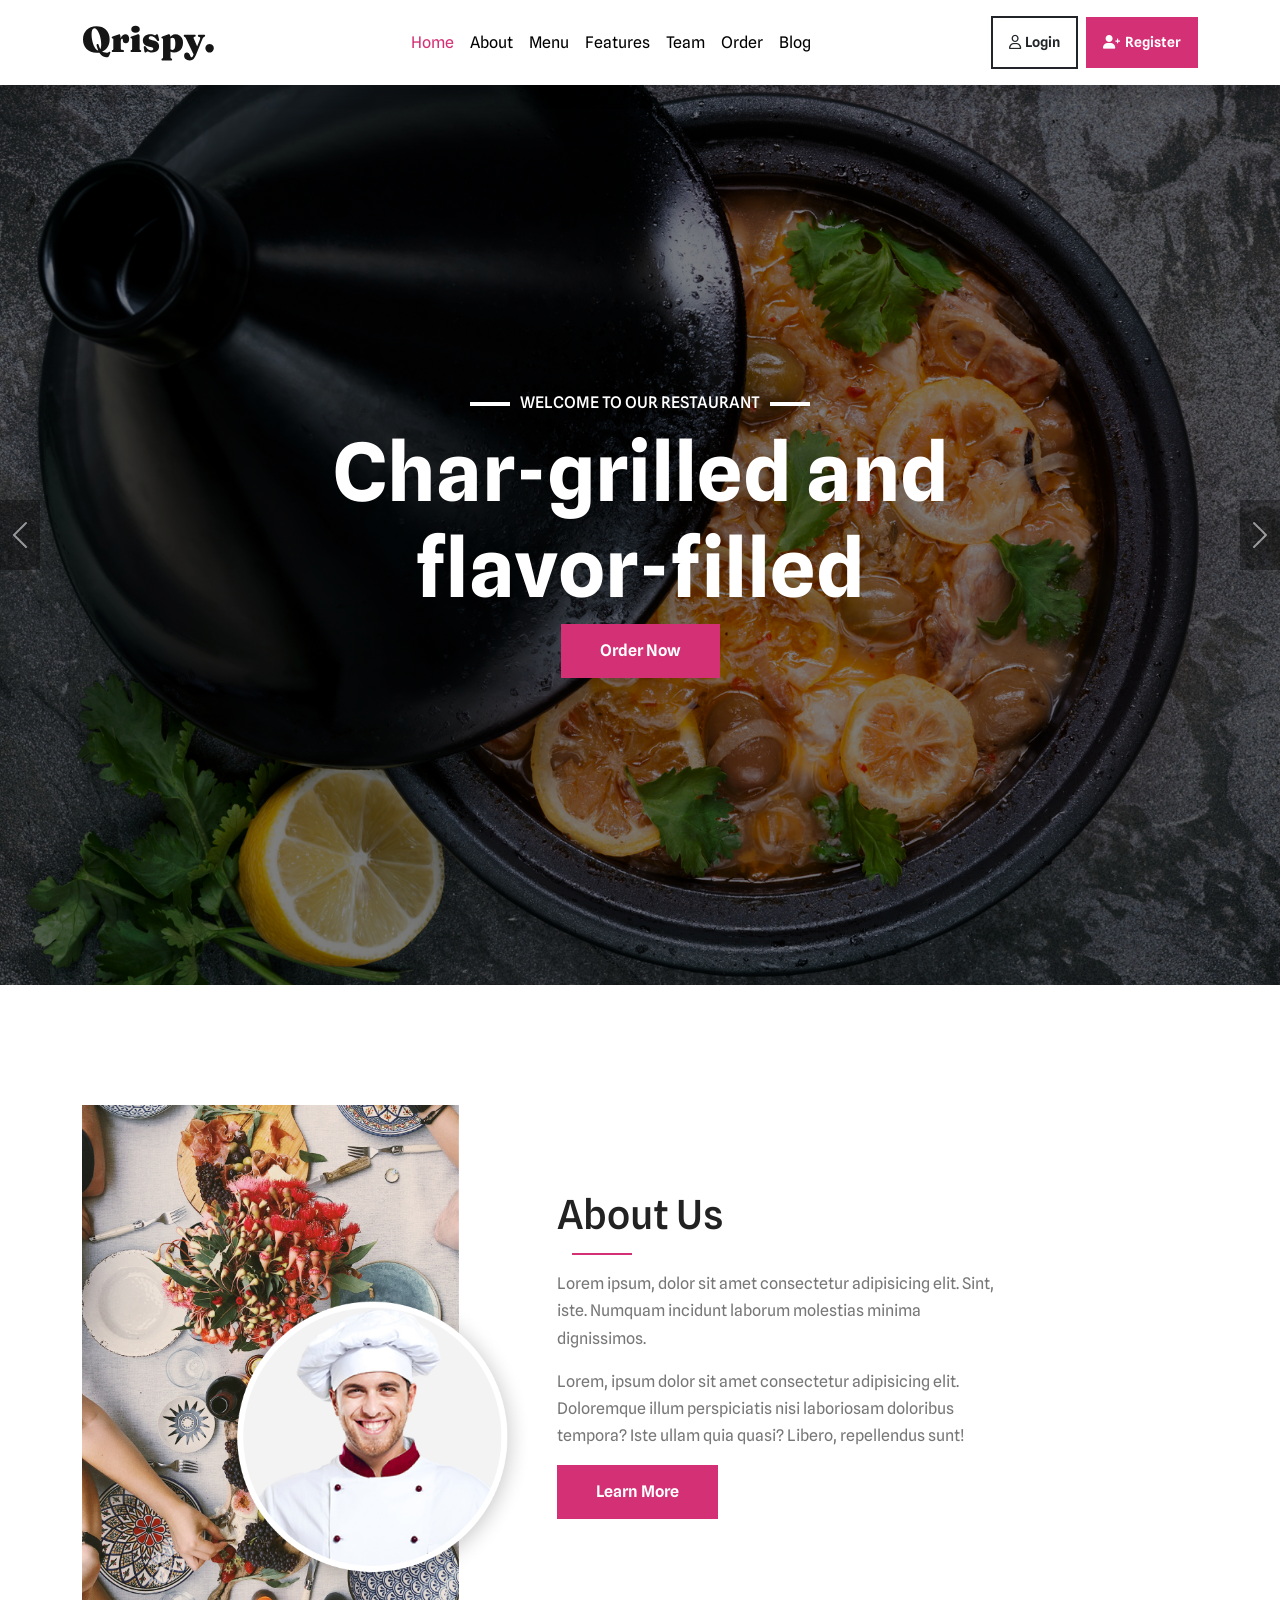
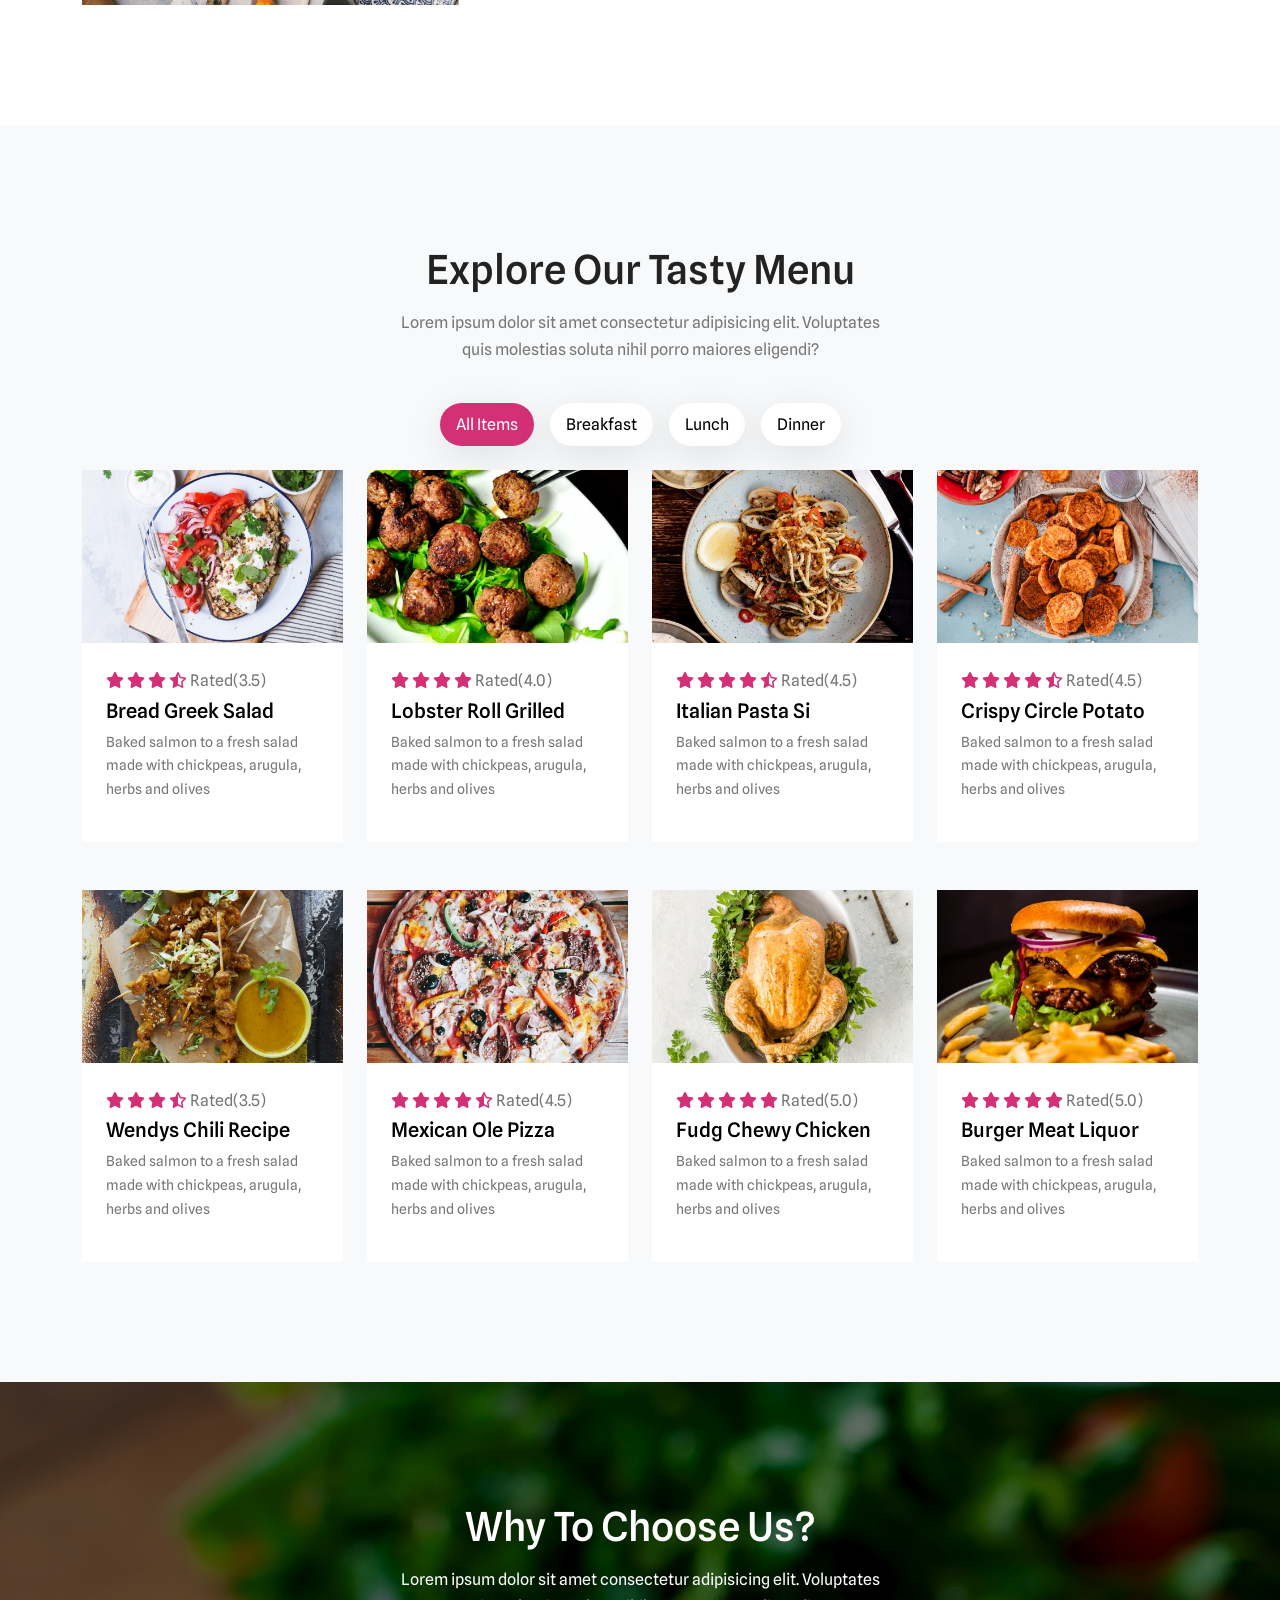
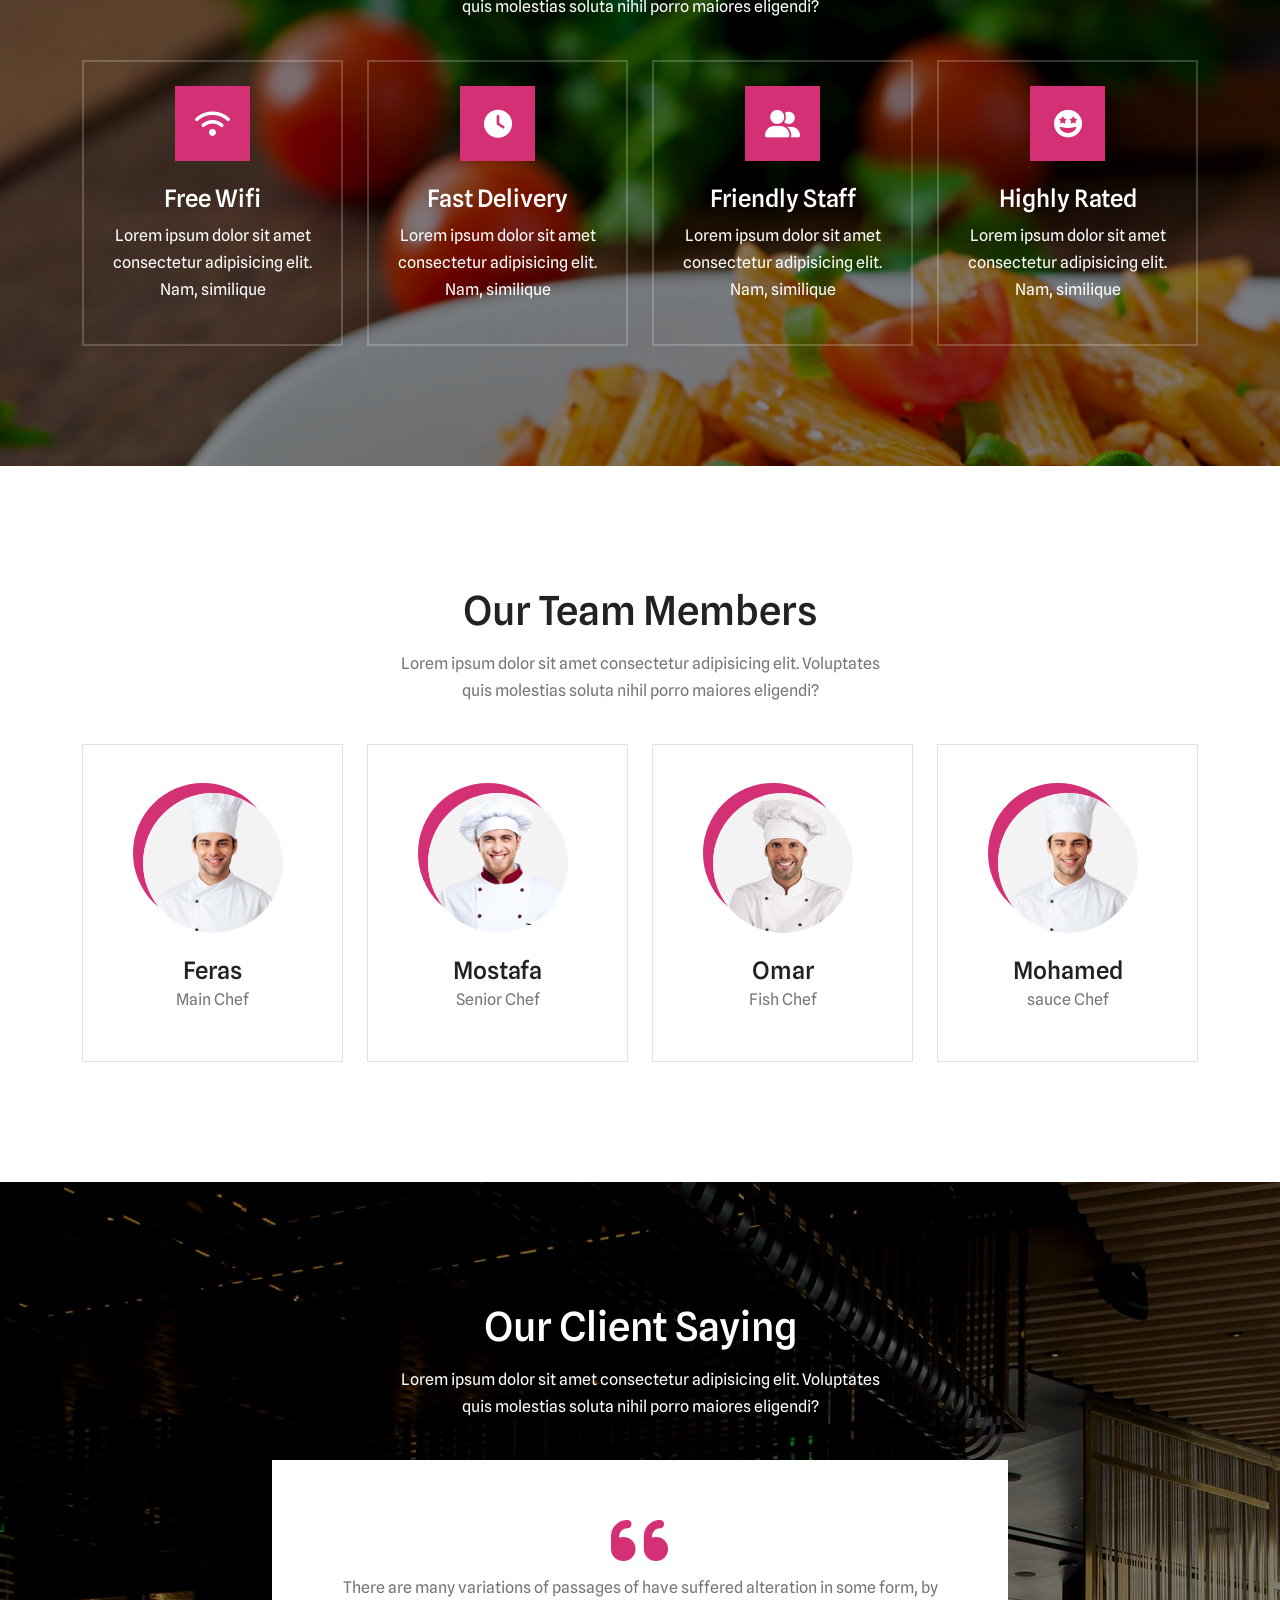
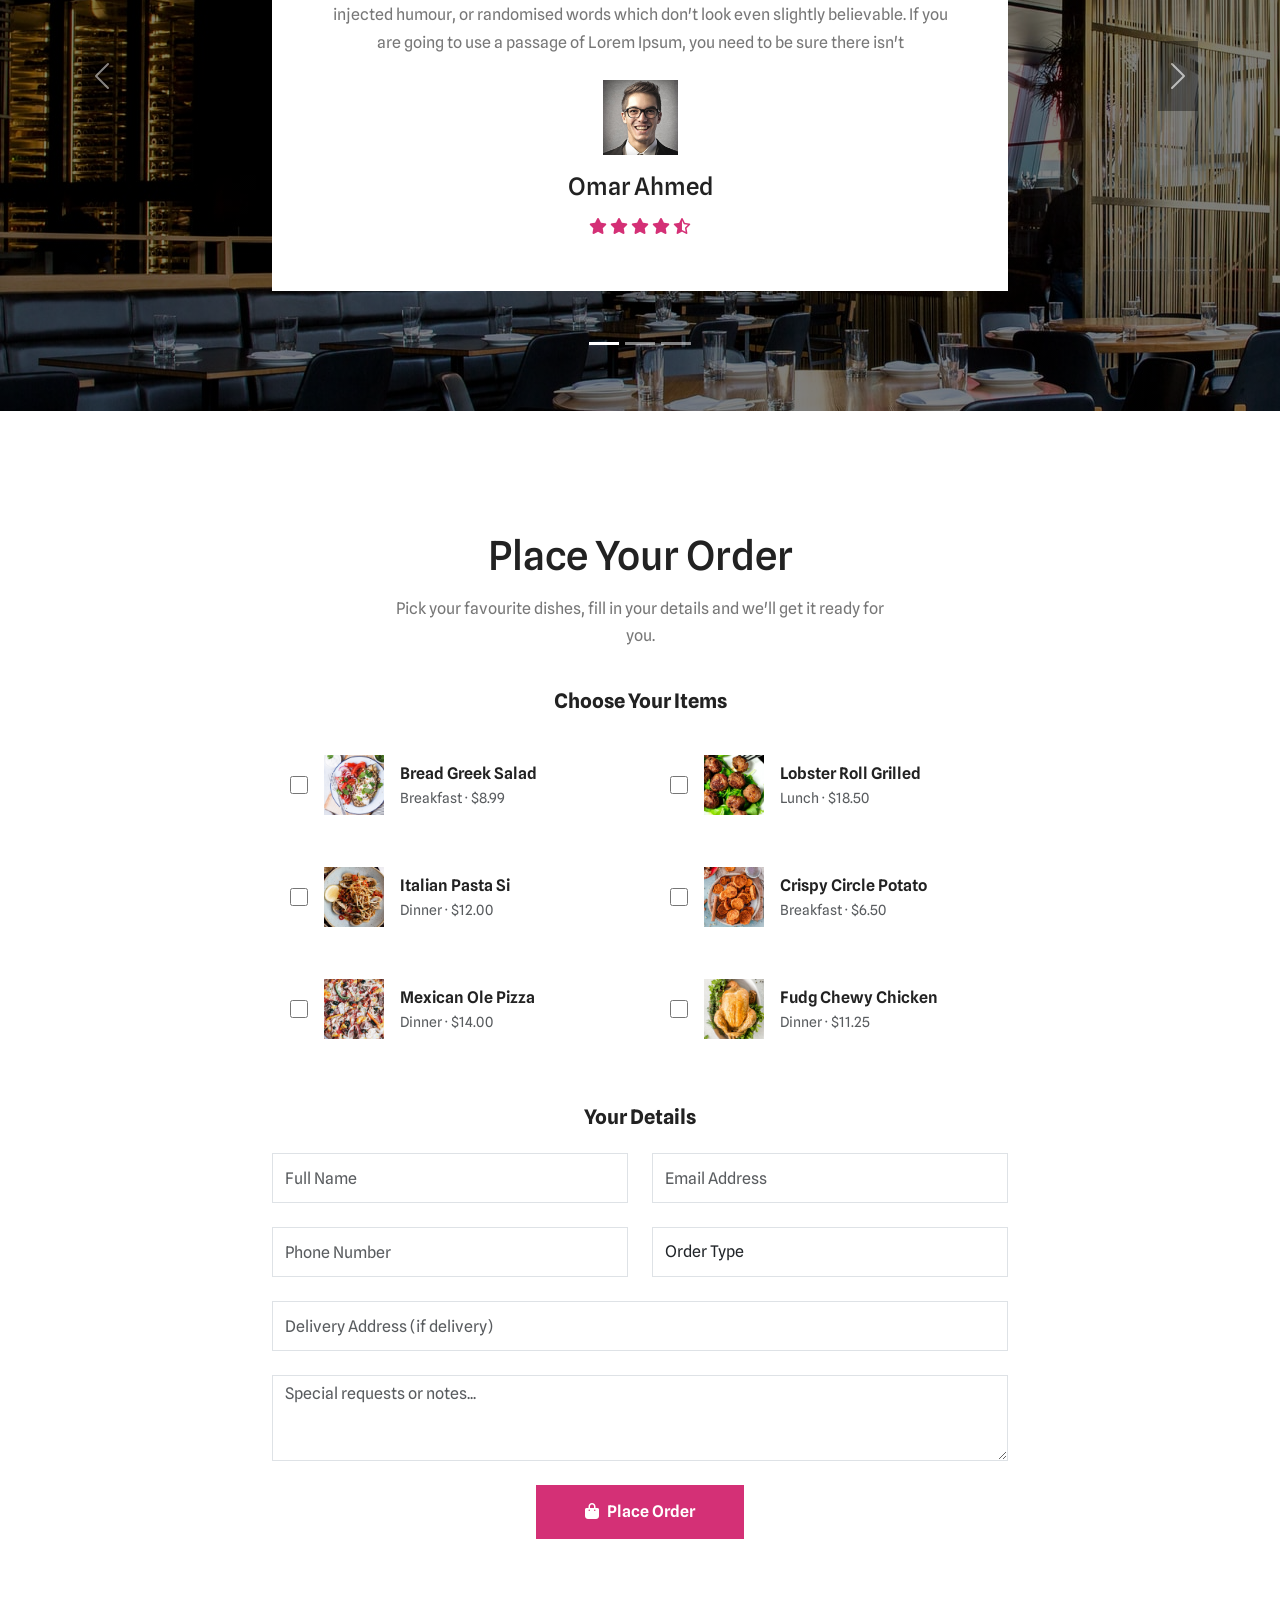
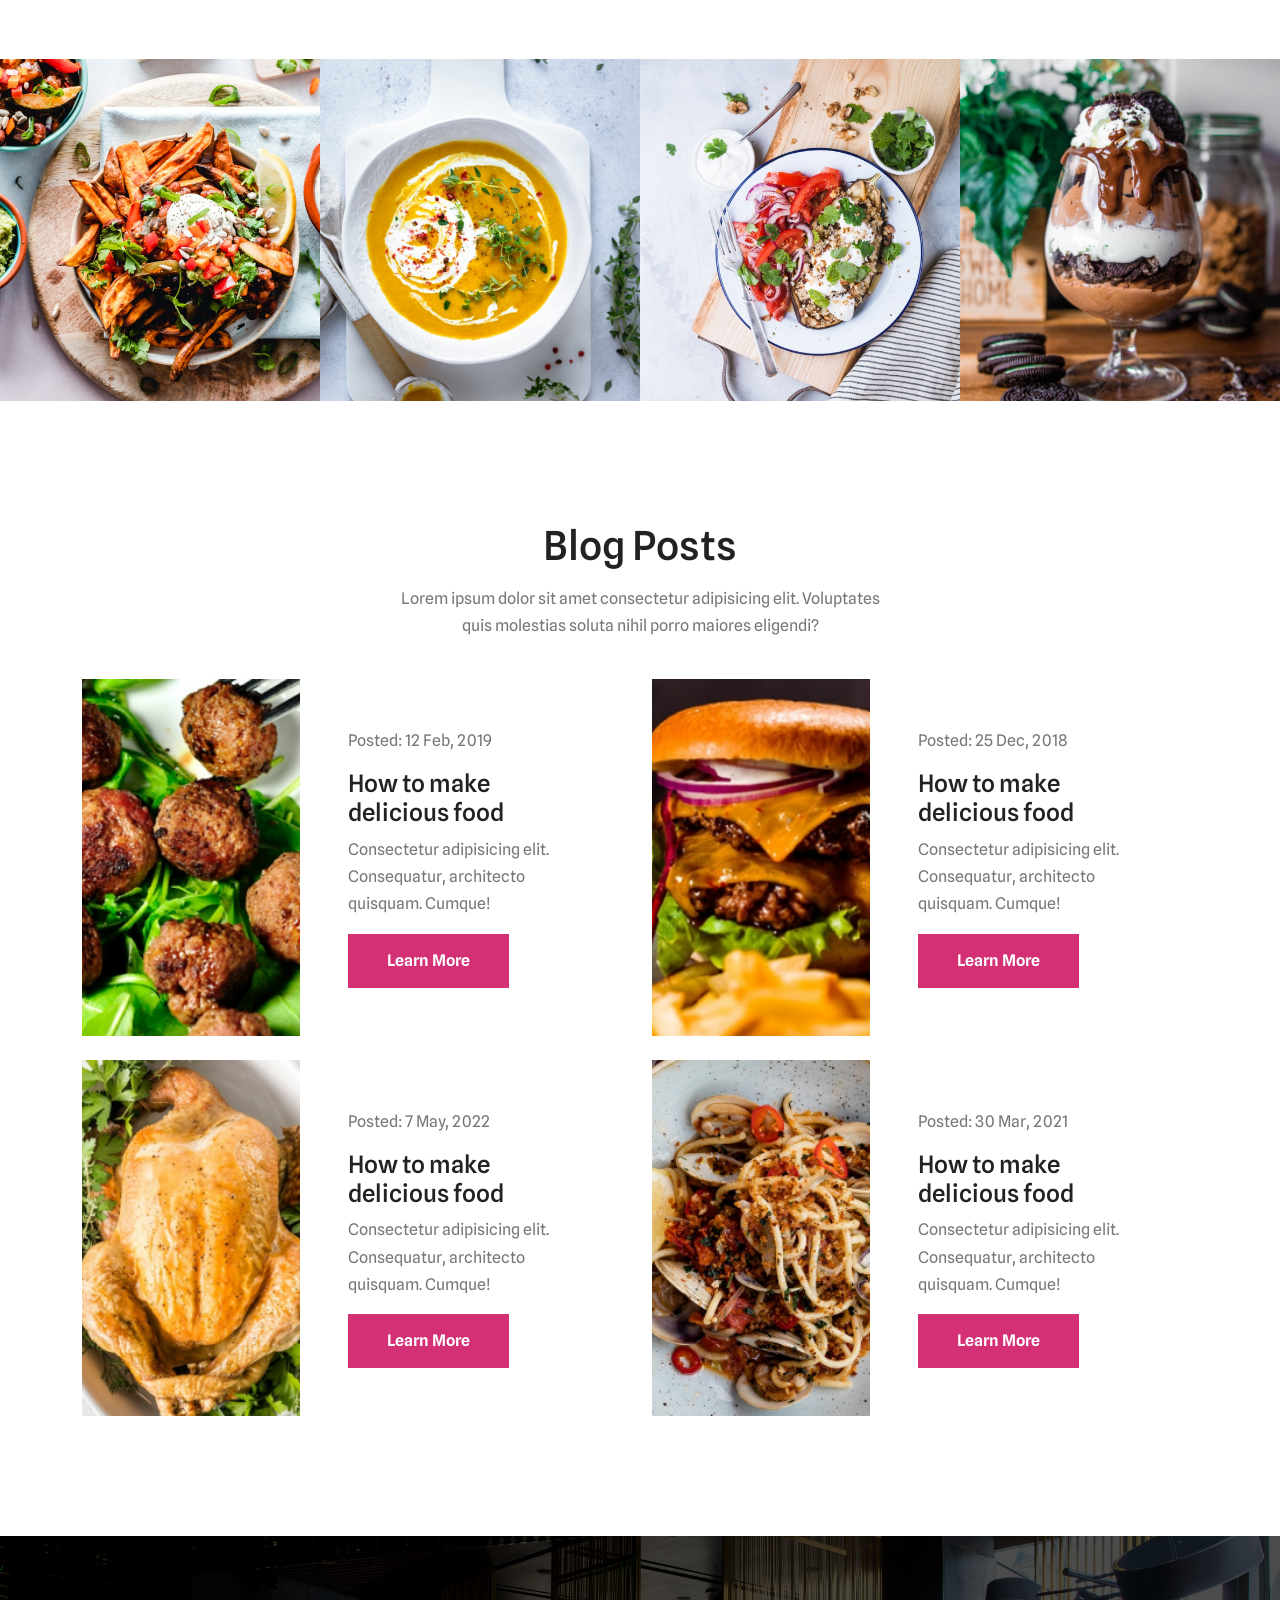
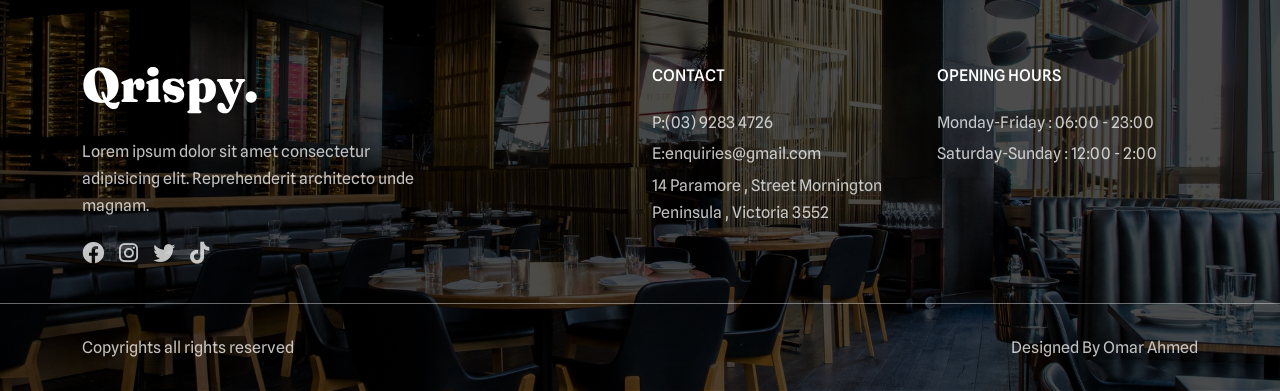
==== front/index.html @ cc934b78 "first commit" ====
<!DOCTYPE html>
<html lang="eng"> 

<head> 
  <meta charset="UTF-8">
  <meta http-equiv="X-UA-Compatible" content="IE=edge">
  <meta name="viewport" content="width=device-width, initial-scale=1.0">
  <link rel="stylesheet" href="https://cdn.jsdelivr.net/npm/bootstrap@5.2.0-beta1/dist/css/bootstrap.min.css">
  <link rel="stylesheet" href="../assets/css/all.min.css">
  <link rel="stylesheet" href="../assets/css/main.scss">
  <link rel="stylesheet" href="../assets/css/main.css">
  <title>Document</title>
</head>
<body>

    <nav class="navbar navbar-expand-lg bg-white shadow py-3 sticky-top">
        <div class="container">
          <a class="navbar-brand" href="#">
              <img src="../assets/img/Qrispy_dark.svg" alt="">
          </a>
          <button class="navbar-toggler" type="button" data-bs-toggle="collapse" data-bs-target="#navbarNav" aria-controls="navbarNav" aria-expanded="false" aria-label="Toggle navigation">
            <span class="navbar-toggler-icon"></span>
          </button>

          <div class="collapse navbar-collapse" id="navbarNav">
            <ul class="navbar-nav mx-auto">
              <li class="nav-item">
                <a class="nav-link home" href="#heroSlider" style="color: #d43076;">Home</a>
              </li>
              <li class="nav-item">
                <a class="nav-link" href="#about">About</a>
              </li>
              <li class="nav-item">
                <a class="nav-link" href="#menu">Menu</a>
              </li>
              <li class="nav-item">
                <a class="nav-link" href="#features">Features</a>
              </li>
              <li class="nav-item">
                <a class="nav-link" href="#team">Team</a>
              </li>
              <li class="nav-item">
                <a class="nav-link" href="#order">Order</a>
              </li>
              <li class="nav-item">
                <a class="nav-link" href="#blog">Blog</a>
              </li>
            </ul>

            <div class="d-flex align-items-center gap-2">
              <a href="login.html" class="btn btn-outline-dark btn-sm px-3" style="border-radius:0; font-weight:600; border-width:2px;">
                <i class="fa-regular fa-user me-1"></i>Login
              </a>
              <a href="register.html" class="btn btn-brand btn-sm px-3">
                <i class="fa-solid fa-user-plus me-1"></i>Register
              </a>
            </div>
          </div>
        </div>
      </nav>

      <div id="heroSlider" class="carousel slide" data-bs-ride="carousel">
        <div class="carousel-inner">
          <div class="carousel-item text-center bg-cover vh-100 active slide-1">
          <div class="container h-100 d-flex align-items-center justify-content-center">
              <div class="row justify-content-center">
                <div class="col-lg-8">
                    <h6 class="text-white">WELCOME TO OUR RESTAURANT</h6>
                    <h1 class="display-1  fw-bold text-white">Char-grilled and flavor-filled</h1>
                    <a href="#order" class="btn btn-brand">Order Now</a>
                </div>
              </div>
          </div>
          </div>
          <div class="carousel-item  text-center bg-cover vh-100 slide-2">
           <div class="container h-100 d-flex align-items-center justify-content-center">
              <div class="row justify-content-center">
                <div class="col-lg-8">
                    <h6 class="text-white">WELCOME TO OUR RESTAURANT</h6>
                    <h1 class="display-1 fw-bold text-white">Italian-pasta and Spinach-salad</h1>
                    <a href="#order" class="btn btn-brand">Order Now</a>
                </div>
              </div>
          </div>
          </div>
         
        </div>
        <button class="carousel-control-prev" type="button" data-bs-target="#heroSlider" data-bs-slide="prev">
          <span class="carousel-control-prev-icon" aria-hidden="true"></span>
          <span class="visually-hidden">Previous</span>
        </button>
        <button class="carousel-control-next" type="button" data-bs-target="#heroSlider" data-bs-slide="next">
          <span class="carousel-control-next-icon" aria-hidden="true"></span>
          <span class="visually-hidden">Next</span>
        </button>
      </div>



<section id="about">
  <div class="container">
    <div class="row gy-5 align-items-center">
      <div class="col-lg-5">
        <img src="../assets/img/about_new.png" alt="">
      </div>
      <div class="col-lg-5">
          <h1>About Us</h1>
          <div class="divider">
            <p>Lorem ipsum, dolor sit amet consectetur adipisicing elit. Sint, iste. Numquam incidunt laborum molestias minima dignissimos.</p>
            <p>Lorem, ipsum dolor sit amet consectetur adipisicing elit. Doloremque illum perspiciatis nisi laboriosam doloribus tempora? Iste ullam quia quasi? Libero, repellendus sunt!</p>
            <a href="https://www.instagram.com/kfcarabia/" class="btn btn-brand">Learn More </a>
          </div>
      </div>
    </div>
  </div>


</section>



<section id="menu" class="bg-light">
  <div class="container">
    <div class="row">
      <div class="col-12 intro-text">
       <h1>Explore Our Tasty Menu</h1>
       <p>Lorem ipsum dolor sit amet consectetur adipisicing elit. Voluptates quis molestias soluta nihil porro maiores eligendi?</p>

      </div>
    </div>
  </div>

  <div class="container">
    <ul class="nav nav-pills mb-4 justify-content-center" id="pills-tab" role="tablist">
      <li class="nav-item" role="presentation">
        <button class="nav-link active" id="pills-all-tab" data-bs-toggle="pill" data-bs-target="#pills-all" type="button" role="tab" aria-controls="pills-all" aria-selected="true">All Items</button>
      </li>

      <li class="nav-item" role="presentation">
        <button class="nav-link" id="pills-breakfast-tab" data-bs-toggle="pill" data-bs-target="#pills-breakfast" type="button" role="tab" aria-controls="pills-breakfast" aria-selected="true">Breakfast</button>
      </li>

      <li class="nav-item" role="presentation">
        <button class="nav-link" id="pills-lunch-tab" data-bs-toggle="pill" data-bs-target="#pills-lunch" type="button" role="tab" aria-controls="pills-lunch" aria-selected="true">Lunch</button>
      </li>
  
      <li class="nav-item" role="presentation">
        <button class="nav-link" id="pills-dinner-tab" data-bs-toggle="pill" data-bs-target="#pills-dinner" type="button" role="tab" aria-controls="pills-dinner" aria-selected="true">Dinner</button>
      </li>
    </ul>
  
    <div class="tab-content" id="pills-tabContent">
      <div class="tab-pane fade show active" id="pills-all" role="tabpanel" aria-labelledby="pills-all-tab" tabindex="0">
        <div class="row gy-5">
          <div class="col-lg-3 col-sm-6">
            <div class="menu-item bg-white shadow-on">
              <img src="../assets/img/item_1.jpg" alt="">
              <div class="menu-item-content p-4">
                 <div>
                  <span class="star">
                    <i class="fa-solid fa-star"></i>
                    <i class="fa-solid fa-star"></i>
                    <i class="fa-solid fa-star"></i>
                    <i class="fa-regular fa-star-half-stroke"></i>
                  </span> 
                  <span>Rated(3.5)</span>  

                 </div>
                 <h5 class="mt-1 mb-2"> Bread Greek Salad</h5>
                 <p class="small">Baked salmon to a fresh salad made with chickpeas, arugula, herbs and olives</p>
              </div>
            </div>
          </div>
          <div class="col-lg-3 col-sm-6">
            <div class="menu-item bg-white shadow-on">
              <img src="../assets/img/item_8.jpg" alt="">
              <div class="menu-item-content p-4">
                 <div>
                  <span class="star">
                    <i class="fa-solid fa-star"></i>
                    <i class="fa-solid fa-star"></i>
                    <i class="fa-solid fa-star"></i>
                    <i class="fa-solid fa-star"></i>
                  </span> 
                  <span>Rated(4.0)</span>  

                 </div>
                 <h5 class="mt-1 mb-2">Lobster Roll Grilled</h5>
                 <p class="small">Baked salmon to a fresh salad made with chickpeas, arugula, herbs and olives</p>
              </div>
            </div>
          </div>
          <div class="col-lg-3 col-sm-6">
            <div class="menu-item bg-white shadow-on">
              <img src="../assets/img/item_2.jpg" alt="">
              <div class="menu-item-content p-4">
                 <div>
                  <span class="star">
                    <i class="fa-solid fa-star"></i>
                    <i class="fa-solid fa-star"></i>
                    <i class="fa-solid fa-star"></i>
                    <i class="fa-solid fa-star"></i>
                    <i class="fa-regular fa-star-half-stroke"></i>
                  </span> 
                  <span>Rated(4.5)</span>  

                 </div>
                 <h5 class="mt-1 mb-2">Italian Pasta Si</h5>
                 <p class="small">Baked salmon to a fresh salad made with chickpeas, arugula, herbs and olives</p>
              </div>
            </div>
          </div>
          <div class="col-lg-3 col-sm-6">
            <div class="menu-item bg-white shadow-on">
              <img src="../assets/img/item_3.jpg" alt="">
              <div class="menu-item-content p-4">
                 <div>
                  <span class="star">
                    <i class="fa-solid fa-star"></i>
                    <i class="fa-solid fa-star"></i>
                    <i class="fa-solid fa-star"></i>
                    <i class="fa-solid fa-star"></i>
                    <i class="fa-regular fa-star-half-stroke"></i>
                  </span> 
                  <span>Rated(4.5)</span>  

                 </div>
                 <h5 class="mt-1 mb-2">Crispy Circle Potato</h5>
                 <p class="small">Baked salmon to a fresh salad made with chickpeas, arugula, herbs and olives</p>
              </div>
            </div>
          </div>
          <div class="col-lg-3 col-sm-6">
            <div class="menu-item bg-white shadow-on">
              <img src="../assets/img/item_4.jpg" alt="">
              <div class="menu-item-content p-4">
                 <div>
                  <span class="star">
                    <i class="fa-solid fa-star"></i>
                    <i class="fa-solid fa-star"></i>
                    <i class="fa-solid fa-star"></i>
                    <i class="fa-regular fa-star-half-stroke"></i>
                  </span> 
                  <span>Rated(3.5)</span>  

                 </div>
                 <h5 class="mt-1 mb-2">Wendys Chili Recipe</h5>
                 <p class="small">Baked salmon to a fresh salad made with chickpeas, arugula, herbs and olives</p>
              </div>
            </div>
          </div>
          <div class="col-lg-3 col-sm-6">
            <div class="menu-item bg-white shadow-on">
              <img src="../assets/img/item_5.jpg" alt="">
              <div class="menu-item-content p-4">
                 <div>
                  <span class="star">
                    <i class="fa-solid fa-star"></i>
                    <i class="fa-solid fa-star"></i>
                    <i class="fa-solid fa-star"></i>
                    <i class="fa-solid fa-star"></i>
                    <i class="fa-regular fa-star-half-stroke"></i>
                  </span> 
                  <span>Rated(4.5)</span>  

                 </div>
                 <h5 class="mt-1 mb-2">Mexican Ole Pizza</h5>
                 <p class="small">Baked salmon to a fresh salad made with chickpeas, arugula, herbs and olives</p>
              </div>
            </div>
          </div>
          <div class="col-lg-3 col-sm-6">
            <div class="menu-item bg-white shadow-on">
              <img src="../assets/img/item_6.jpg" alt="">
              <div class="menu-item-content p-4">
                 <div>
                  <span class="star">
                    <i class="fa-solid fa-star"></i>
                    <i class="fa-solid fa-star"></i>
                    <i class="fa-solid fa-star"></i>
                    <i class="fa-solid fa-star"></i>
                    <i class="fa-solid fa-star"></i>
                  </span> 
                  <span>Rated(5.0)</span>  

                 </div>
                 <h5 class="mt-1 mb-2">Fudg Chewy Chicken</h5>
                 <p class="small">Baked salmon to a fresh salad made with chickpeas, arugula, herbs and olives</p>
              </div>
            </div>
          </div>
          <div class="col-lg-3 col-sm-6">
            <div class="menu-item bg-white shadow-on">
              <img src="../assets/img/item_7.jpg" alt="">
              <div class="menu-item-content p-4">
                 <div>
                  <span class="star">
                    <i class="fa-solid fa-star"></i>
                    <i class="fa-solid fa-star"></i>
                    <i class="fa-solid fa-star"></i>
                    <i class="fa-solid fa-star"></i>
                    <i class="fa-solid fa-star"></i>
                  </span> 
                  <span>Rated(5.0)</span>  

                 </div>
                 <h5 class="mt-1 mb-2">Burger Meat Liquor</h5>
                 <p class="small">Baked salmon to a fresh salad made with chickpeas, arugula, herbs and olives</p>
              </div>
            </div>
          </div>
          
          
        </div>
      </div>

      <div class="tab-pane fade show" id="pills-breakfast" role="tabpanel" aria-labelledby="pills-breakfast-tab" tabindex="0">
        <div class="row gy-4">
          <div class="col-lg-3 col-sm-6">
            <div class="menu-item bg-white shadow-on">
              <img src="../assets/img/item_2.jpg" alt="">
              <div class="menu-item-content p-4">
                 <div>
                  <span class="star">
                    <i class="fa-solid fa-star"></i>
                    <i class="fa-solid fa-star"></i>
                    <i class="fa-solid fa-star"></i>
                    <i class="fa-solid fa-star"></i>
                  </span> 
                  <span>Rated(4.0)</span>  

                 </div>
                 <h5 class="mt-1 mb-2">Italian Pasta Si</h5>
                 <p class="small">Baked salmon to a fresh salad made with chickpeas, arugula, herbs and olives</p>
              </div>
            </div>
          </div>
          <div class="col-lg-3 col-sm-6">
            <div class="menu-item bg-white shadow-on">
              <img src="../assets/img/item_1.jpg" alt="">
              <div class="menu-item-content p-4">
                 <div>
                  <span class="star">
                    <i class="fa-solid fa-star"></i>
                    <i class="fa-solid fa-star"></i>
                    <i class="fa-solid fa-star"></i>
                    <i class="fa-solid fa-star"></i>
                    <i class="fa-solid fa-star"></i>
                  </span> 
                  <span>Rated(5.0)</span>  

                 </div>
                 <h5 class="mt-1 mb-2"> Bread Greek Salad</h5>
                 <p class="small">Baked salmon to a fresh salad made with chickpeas, arugula, herbs and olives</p>
              </div>
            </div>
          </div>
          <div class="col-lg-3 col-sm-6">
            <div class="menu-item bg-white shadow-on">
              <img src="../assets/img/item_3.jpg" alt="">
              <div class="menu-item-content p-4">
                 <div>
                  <span class="star">
                    <i class="fa-solid fa-star"></i>
                    <i class="fa-solid fa-star"></i>
                    <i class="fa-solid fa-star"></i>
                    <i class="fa-solid fa-star"></i>
                    <i class="fa-regular fa-star-half-stroke"></i>
                  </span> 
                  <span>Rated(4.5)</span>  

                 </div>
                 <h5 class="mt-1 mb-2">Crispy Circle Potato</h5>
                 <p class="small">Baked salmon to a fresh salad made with chickpeas, arugula, herbs and olives</p>
              </div>
            </div>
          </div>
          <div class="col-lg-3 col-sm-6">
            <div class="menu-item bg-white shadow-on">
              <img src="../assets/img/item_8.jpg" alt="">
              <div class="menu-item-content p-4">
                 <div>
                  <span class="star">
                    <i class="fa-solid fa-star"></i>
                    <i class="fa-solid fa-star"></i>
                    <i class="fa-solid fa-star"></i>
                    <i class="fa-regular fa-star-half-stroke"></i>
                  </span> 
                  <span>Rated(3.5)</span>  

                 </div>
                 <h5 class="mt-1 mb-2">Lobster Roll Grilled</h5>
                 <p class="small">Baked salmon to a fresh salad made with chickpeas, arugula, herbs and olives</p>
              </div>
            </div>
          </div>
 
         
          
          
        </div>
      </div>

      <div class="tab-pane fade show" id="pills-lunch" role="tabpanel" aria-labelledby="pills-lunch-tab" tabindex="0">
        <div class="row gy-4">
          
         
          <div class="col-lg-3 col-sm-6">
            <div class="menu-item bg-white shadow-on">
              <img src="../assets/img/item_4.jpg" alt="">
              <div class="menu-item-content p-4">
                 <div>
                  <span class="star">
                    <i class="fa-solid fa-star"></i>
                    <i class="fa-solid fa-star"></i>
                    <i class="fa-solid fa-star"></i>
                    <i class="fa-solid fa-star"></i>
                    <i class="fa-solid fa-star"></i>
                  </span> 
                  <span>Rated(5.0)</span>  

                 </div>
                 <h5 class="mt-1 mb-2">Wendys Chili Recipe</h5>
                 <p class="small">Baked salmon to a fresh salad made with chickpeas, arugula, herbs and olives</p>
              </div>
            </div>
          </div>
          <div class="col-lg-3 col-sm-6">
            <div class="menu-item bg-white shadow-on">
              <img src="../assets/img/item_5.jpg" alt="">
              <div class="menu-item-content p-4">
                 <div>
                  <span class="star">
                    <i class="fa-solid fa-star"></i>
                    <i class="fa-solid fa-star"></i>
                    <i class="fa-regular fa-star-half-stroke"></i>
                  </span> 
                  <span>Rated(2.5)</span>  

                 </div>
                 <h5 class="mt-1 mb-2">Mexican Ole Pizza</h5>
                 <p class="small">Baked salmon to a fresh salad made with chickpeas, arugula, herbs and olives</p>
              </div>
            </div>
          </div>
          <div class="col-lg-3 col-sm-6">
            <div class="menu-item bg-white shadow-on">
              <img src="../assets/img/item_6.jpg" alt="">
              <div class="menu-item-content p-4">
                 <div>
                  <span class="star">
                    <i class="fa-solid fa-star"></i>
                    <i class="fa-solid fa-star"></i>
                    <i class="fa-solid fa-star"></i>
                    <i class="fa-solid fa-star"></i>
                    <i class="fa-regular fa-star-half-stroke"></i>
                  </span> 
                  <span>Rated(4.5)</span>  

                 </div>
                 <h5 class="mt-1 mb-2">Fudg Chewy Chicken</h5>
                 <p class="small">Baked salmon to a fresh salad made with chickpeas, arugula, herbs and olives</p>
              </div>
            </div>
          </div>
          <div class="col-lg-3 col-sm-6">
            <div class="menu-item bg-white shadow-on">
              <img src="../assets/img/item_7.jpg" alt="">
              <div class="menu-item-content p-4">
                 <div>
                  <span class="star">
                    <i class="fa-solid fa-star"></i>
                    <i class="fa-solid fa-star"></i>
                    <i class="fa-solid fa-star"></i>
                    <i class="fa-solid fa-star"></i>
                    <i class="fa-solid fa-star"></i>
                  </span> 
                  <span>Rated(5.0)</span>  

                 </div>
                 <h5 class="mt-1 mb-2">Burger Meat Liquor</h5>
                 <p class="small">Baked salmon to a fresh salad made with chickpeas, arugula, herbs and olives</p>
              </div>
            </div>
          </div>
          
          
        </div>
      </div>

      <div class="tab-pane fade show" id="pills-dinner" role="tabpanel" aria-labelledby="pills-dinner-tab" tabindex="0">
        <div class="row gy-4">
        
          <div class="col-lg-3 col-sm-6">
            <div class="menu-item bg-white shadow-on">
              <img src="../assets/img/item_2.jpg" alt="">
              <div class="menu-item-content p-4">
                 <div>
                  <span class="star">
                    <i class="fa-solid fa-star"></i>
                    <i class="fa-regular fa-star-half-stroke"></i>
                  </span> 
                  <span>Rated(1.5)</span>  

                 </div>
                 <h5 class="mt-1 mb-2">Italian Pasta Si</h5>
                 <p class="small">Baked salmon to a fresh salad made with chickpeas, arugula, herbs and olives</p>
              </div>
            </div>
          </div>
          <div class="col-lg-3 col-sm-6">
            <div class="menu-item bg-white shadow-on">
              <img src="../assets/img/item_3.jpg" alt="">
              <div class="menu-item-content p-4">
                 <div>
                  <span class="star">
                    <i class="fa-solid fa-star"></i>
                    <i class="fa-solid fa-star"></i>
                    <i class="fa-solid fa-star"></i>
                    <i class="fa-solid fa-star"></i>
                    <i class="fa-regular fa-star-half-stroke"></i>
                  </span> 
                  <span>Rated(4.5)</span>  

                 </div>
                 <h5 class="mt-1 mb-2">Crispy Circle Potato</h5>
                 <p class="small">Baked salmon to a fresh salad made with chickpeas, arugula, herbs and olives</p>
              </div>
            </div>
          </div>
          <div class="col-lg-3 col-sm-6">
            <div class="menu-item bg-white shadow-on">
              <img src="../assets/img/item_4.jpg" alt="">
              <div class="menu-item-content p-4">
                 <div>
                  <span class="star">
                    <i class="fa-solid fa-star"></i>
                    <i class="fa-solid fa-star"></i>
                  </span> 
                  <span>Rated(2.0)</span>  

                 </div>
                 <h5 class="mt-1 mb-2">Wendys Chili Recipe</h5>
                 <p class="small">Baked salmon to a fresh salad made with chickpeas, arugula, herbs and olives</p>
              </div>
            </div>
          </div>
          <div class="col-lg-3 col-sm-6">
            <div class="menu-item bg-white shadow-on">
              <img src="../assets/img/item_5.jpg" alt="">
              <div class="menu-item-content p-4">
                 <div>
                  <span class="star">
                    <i class="fa-solid fa-star"></i>
                    <i class="fa-solid fa-star"></i>
                    <i class="fa-solid fa-star"></i>
                    <i class="fa-solid fa-star"></i>
                    <i class="fa-solid fa-star"></i>
                   
                  </span> 
                  <span>Rated(5.0)</span>  

                 </div>
                 <h5 class="mt-1 mb-2">Mexican Ole Pizza</h5>
                 <p class="small">Baked salmon to a fresh salad made with chickpeas, arugula, herbs and olives</p>
              </div>
            </div>
          </div>
          
          
        </div>
      </div>

    </div>

   </div>
</section>




<section id="features" class="bg-color">
  <div class="container">
    <div class="row ">
      <div class="col-12 intro-text">
        <h1 class="text-white">Why To Choose Us?</h1>
        <p class="text-white">Lorem ipsum dolor sit amet consectetur adipisicing elit. Voluptates quis molestias soluta nihil porro maiores eligendi?</p>
       </div>
    </div>
    <div class="row gy-5">
      <div class="col-lg-3 col-sm-6">
          <div class="feature p-4 text-center">
            <div class="feature-icon">
              <i class="fa-solid fa-wifi"></i>
            </div>
            <h4 class="text-white mt-4 mb-2">Free Wifi</h4>
            <p class="text-white">Lorem ipsum dolor sit amet consectetur adipisicing elit. Nam, similique</p>
          </div>
      </div>
      <div class="col-lg-3 col-sm-6">
        <div class="feature p-4 text-center">
          <div class="feature-icon">
            <i class="fa-solid fa-clock"></i>
          </div>
          <h4 class="text-white mt-4 mb-2">Fast Delivery</h4>
          <p class="text-white">Lorem ipsum dolor sit amet consectetur adipisicing elit. Nam, similique</p>
        </div>
    </div>
    <div class="col-lg-3 col-sm-6">
      <div class="feature p-4 text-center">
        <div class="feature-icon">
          <i class="fa-solid fa-user-group"></i>
        </div>
        <h4 class="text-white mt-4 mb-2">Friendly Staff</h4>
        <p class="text-white">Lorem ipsum dolor sit amet consectetur adipisicing elit. Nam, similique</p>
      </div>
  </div>
  <div class="col-lg-3 col-sm-6">
    <div class="feature p-4 text-center">
      <div class="feature-icon">
        <i class="fa-solid fa-face-grin-stars"></i>
      </div>
      <h4 class="text-white mt-4 mb-2">Highly Rated</h4>
      <p class="text-white">Lorem ipsum dolor sit amet consectetur adipisicing elit. Nam, similique</p>
    </div>
</div>
    </div>
  </div>
</section>



<section id="team">
  <div class="container">
    <div class="row">
      <div class="col-12 intro-text">
        <h1>Our Team Members</h1>
        <p>Lorem ipsum dolor sit amet consectetur adipisicing elit. Voluptates quis molestias soluta nihil porro maiores eligendi?</p>
       </div>
    </div>
    <div class="row gy-5">
      <div class="col-lg-3 col-sm-6">
        <div class="team-member p-4 py-5 border shadow-on text-center">
          <img src="../assets/img/team_01.png" alt="">
          <div class="team-member-content">
            <h4 class="mb-0 mt-4">Feras</h4>
            <p class="mb-0">Main Chef</p>
          </div>
        </div>
      </div>
      <div class="col-lg-3 col-sm-6">
        <div class="team-member p-4 py-5 border shadow-on text-center">
          <img src="../assets/img/team_03.png" alt="">
          <div class="team-member-content">
            <h4 class="mb-0 mt-4">Mostafa</h4>
            <p class="mb-0">Senior Chef</p>
          </div>
        </div>
      </div>
      <div class="col-lg-3 col-sm-6">
        <div class="team-member p-4 py-5 border shadow-on text-center">
          <img src="../assets/img/team_02.png" alt="">
          <div class="team-member-content">
            <h4 class="mb-0 mt-4">Omar</h4>
            <p class="mb-0">Fish Chef</p>
          </div>
        </div>
      </div>
      <div class="col-lg-3 col-sm-6">
        <div class="team-member p-4 py-5 border shadow-on text-center">
          <img src="../assets/img/team_01.png" alt="">
          <div class="team-member-content">
            <h4 class="mb-0 mt-4">Mohamed</h4>
            <p class="mb-0">sauce Chef</p>
          </div>
        </div>
      </div>
    </div>
  </div>
</section>


<section id="review" class="bg-cover">
  <div class="container">
    <div class="row ">
      <div class="col-12 intro-text">
        <h1 class="text-white">Our Client Saying</h1>
        <p class="text-white">Lorem ipsum dolor sit amet consectetur adipisicing elit. Voluptates quis molestias soluta nihil porro maiores eligendi?</p>
       </div>
    </div>
    <div id="reviewSlider" class="carousel slide" data-bs-ride="true">
      <div class="carousel-indicators">
        <button type="button" data-bs-target="#reviewSlider" data-bs-slide-to="0" class="active" aria-current="true" aria-label="Slide 1"></button>
        <button type="button" data-bs-target="#reviewSlider" data-bs-slide-to="1" aria-label="Slide 2"></button>
        <button type="button" data-bs-target="#reviewSlider" data-bs-slide-to="2" aria-label="Slide 3"></button>
      </div>
      <div class="carousel-inner">
        <div class="carousel-item active">
         <div class="row justify-content-center">
          <div class="col-lg-8">
            <div class="review bg-white p-5 text-center">
              <div class="quote-icon"><i class="fa-solid fa-quote-left"></i>
              </div>
              <p class="mt-0">There are many variations of passages of have suffered alteration in some form, by injected humour, or randomised words which don't look even slightly believable. If you are going to use a passage of Lorem Ipsum, you need to be sure there isn't</p>
              <div class="person mt-4">
                <img src="../assets/img/avatar_01.jpg" alt="">
                <h4 class="mt-2 mb-0">Omar Ahmed</h4>
                <div>
                  <div class="star">
                    <i class="fa-solid fa-star"></i>
                    <i class="fa-solid fa-star"></i>
                    <i class="fa-solid fa-star"></i>
                    <i class="fa-solid fa-star"></i>
                    <i class="fa-regular fa-star-half-stroke"></i>
                  </div> 
                 </div>
              </div>
            </div>
          </div>
         </div>
        </div>
        <div class="carousel-item">
         <div class="row justify-content-center">
          <div class="col-lg-8">
            <div class="review bg-white p-5 text-center">
              <div class="quote-icon"><i class="fa-solid fa-quote-left"></i></div>
              <p class="mt-0">There are many variations of passages of have suffered alteration in some form, by injected humour, or randomised words which don't look even slightly believable. If you are going to use a passage of Lorem Ipsum, you need to be sure there isn't</p>
              <div class="person mt-4">
                <img src="../assets/img/avatar_02.jpg" alt="">
                <h4 class="mt-2 mb-0">Ahmed Ali</h4>
                 <div>
                  <span class="star">
                    <i class="fa-solid fa-star"></i>
                    <i class="fa-solid fa-star"></i>
                    <i class="fa-solid fa-star"></i>
                    <i class="fa-solid fa-star"></i>
                    <i class="fa-regular fa-star-half-stroke"></i>
                  </span> 
                 </div>
              </div>
            </div>
          </div>
         </div>
        </div>
        <div class="carousel-item">
         <div class="row justify-content-center">
          <div class="col-lg-8">
            <div class="review bg-white p-5 text-center">
              <div class="quote-icon"><i class="fa-solid fa-quote-left"></i></div>
              <p class="mt-0">There are many variations of passages of have suffered alteration in some form, by injected humour, or randomised words which don't look even slightly believable. If you are going to use a passage of Lorem Ipsum, you need to be sure there isn't</p>
              <div class="person mt-4">
                <img src="../assets/img/avatar_03.jpg" alt="">
                <h4 class="mt-2 mb-0">Feras Ihab</h4>
                 <div>
                  <span class="star">
                    <i class="fa-solid fa-star"></i>
                    <i class="fa-solid fa-star"></i>
                    <i class="fa-solid fa-star"></i>
                    <i class="fa-solid fa-star"></i>
                    <i class="fa-regular fa-star-half-stroke"></i>
                  </span> 
                 </div>
              </div>
            </div>
          </div>
         </div>
        </div>
      </div>
      <button class="carousel-control-prev" type="button" data-bs-target="#reviewSlider" data-bs-slide="prev">
        <span class="carousel-control-prev-icon" aria-hidden="true"></span>
        <span class="visually-hidden">Previous</span>
      </button>
      <button class="carousel-control-next" type="button" data-bs-target="#reviewSlider" data-bs-slide="next">
        <span class="carousel-control-next-icon" aria-hidden="true"></span>
        <span class="visually-hidden">Next</span>
      </button>
    </div>
  </div>
</section>



<section id="order">
  <div class="container">
    <div class="row">
      <div class="col-12 intro-text">
        <h1>Place Your Order</h1>
        <p>Pick your favourite dishes, fill in your details and we'll get it ready for you.</p>
      </div>
    </div>

    <div class="row justify-content-center">
      <div class="col-lg-8">

        <!-- Menu Items to pick from -->
        <h5 class="mb-4 text-center" style="color:#222; font-weight:700;">Choose Your Items</h5>
        <div class="row gy-3 mb-5">

          <div class="col-md-6">
            <label class="order-item-label d-flex align-items-center gap-3 p-3 bg-white shadow-on" style="cursor:pointer; border: 2px solid transparent; transition: border .3s;">
              <input type="checkbox" name="items[]" value="Bread Greek Salad" class="order-check" style="accent-color:#d43076; width:18px; height:18px; flex-shrink:0;">
              <img src="../assets/img/item_1.jpg" style="width:60px; height:60px; object-fit:cover; flex-shrink:0;" alt="">
              <div>
                <div style="font-weight:600; color:#222;">Bread Greek Salad</div>
                <div class="small text-muted">Breakfast · $8.99</div>
              </div>
            </label>
          </div>

          <div class="col-md-6">
            <label class="order-item-label d-flex align-items-center gap-3 p-3 bg-white shadow-on" style="cursor:pointer; border: 2px solid transparent; transition: border .3s;">
              <input type="checkbox" name="items[]" value="Lobster Roll Grilled" class="order-check" style="accent-color:#d43076; width:18px; height:18px; flex-shrink:0;">
              <img src="../assets/img/item_8.jpg" style="width:60px; height:60px; object-fit:cover; flex-shrink:0;" alt="">
              <div>
                <div style="font-weight:600; color:#222;">Lobster Roll Grilled</div>
                <div class="small text-muted">Lunch · $18.50</div>
              </div>
            </label>
          </div>

          <div class="col-md-6">
            <label class="order-item-label d-flex align-items-center gap-3 p-3 bg-white shadow-on" style="cursor:pointer; border: 2px solid transparent; transition: border .3s;">
              <input type="checkbox" name="items[]" value="Italian Pasta Si" class="order-check" style="accent-color:#d43076; width:18px; height:18px; flex-shrink:0;">
              <img src="../assets/img/item_2.jpg" style="width:60px; height:60px; object-fit:cover; flex-shrink:0;" alt="">
              <div>
                <div style="font-weight:600; color:#222;">Italian Pasta Si</div>
                <div class="small text-muted">Dinner · $12.00</div>
              </div>
            </label>
          </div>

          <div class="col-md-6">
            <label class="order-item-label d-flex align-items-center gap-3 p-3 bg-white shadow-on" style="cursor:pointer; border: 2px solid transparent; transition: border .3s;">
              <input type="checkbox" name="items[]" value="Crispy Circle Potato" class="order-check" style="accent-color:#d43076; width:18px; height:18px; flex-shrink:0;">
              <img src="../assets/img/item_3.jpg" style="width:60px; height:60px; object-fit:cover; flex-shrink:0;" alt="">
              <div>
                <div style="font-weight:600; color:#222;">Crispy Circle Potato</div>
                <div class="small text-muted">Breakfast · $6.50</div>
              </div>
            </label>
          </div>

          <div class="col-md-6">
            <label class="order-item-label d-flex align-items-center gap-3 p-3 bg-white shadow-on" style="cursor:pointer; border: 2px solid transparent; transition: border .3s;">
              <input type="checkbox" name="items[]" value="Mexican Ole Pizza" class="order-check" style="accent-color:#d43076; width:18px; height:18px; flex-shrink:0;">
              <img src="../assets/img/item_5.jpg" style="width:60px; height:60px; object-fit:cover; flex-shrink:0;" alt="">
              <div>
                <div style="font-weight:600; color:#222;">Mexican Ole Pizza</div>
                <div class="small text-muted">Dinner · $14.00</div>
              </div>
            </label>
          </div>

          <div class="col-md-6">
            <label class="order-item-label d-flex align-items-center gap-3 p-3 bg-white shadow-on" style="cursor:pointer; border: 2px solid transparent; transition: border .3s;">
              <input type="checkbox" name="items[]" value="Fudg Chewy Chicken" class="order-check" style="accent-color:#d43076; width:18px; height:18px; flex-shrink:0;">
              <img src="../assets/img/item_6.jpg" style="width:60px; height:60px; object-fit:cover; flex-shrink:0;" alt="">
              <div>
                <div style="font-weight:600; color:#222;">Fudg Chewy Chicken</div>
                <div class="small text-muted">Dinner · $11.25</div>
              </div>
            </label>
          </div>

        </div>

        <!-- Order Details Form -->
        <h5 class="mb-4 text-center" style="color:#222; font-weight:700;">Your Details</h5>
        <form action="order.php" method="POST">
          <div class="row g-4">
            <div class="form-group col-md-6">
              <input type="text" name="full_name" class="form-control" placeholder="Full Name" required>
            </div>
            <div class="form-group col-md-6">
              <input type="email" name="email" class="form-control" placeholder="Email Address" required>
            </div>
            <div class="form-group col-md-6">
              <input type="text" name="phone" class="form-control" placeholder="Phone Number" required>
            </div>
            <div class="form-group col-md-6">
              <select name="order_type" class="form-control">
                <option value="">Order Type</option>
                <option value="delivery">🚚 Delivery</option>
                <option value="pickup">🏃 Pickup</option>
                <option value="dine-in">🍽️ Dine-in</option>
              </select>
            </div>
            <div class="form-group col-md-12">
              <input type="text" name="address" class="form-control" placeholder="Delivery Address (if delivery)">
            </div>
            <div class="form-group col-md-12">
              <textarea name="notes" cols="30" rows="3" class="form-control" placeholder="Special requests or notes..."></textarea>
            </div>
            <div class="form-group text-center col-md-12">
              <button type="submit" class="btn btn-brand px-5">
                <i class="fa-solid fa-bag-shopping me-2"></i>Place Order
              </button>
            </div>
          </div>
        </form>

      </div>
    </div>
  </div>

  <style>
    .order-item-label:has(.order-check:checked) {
      border-color: #d43076 !important;
      background-color: #fff3f8 !important;
    }
    #order .form-control, #order select.form-control {
      border-radius: 0;
      height: 50px;
      transition: border-color .3s;
    }
    #order textarea.form-control {
      height: auto;
    }
    #order .form-control:focus, #order select.form-control:focus {
      border-color: #d43076;
      box-shadow: none;
    }
  </style>
</section>

<div class="row g-0">
  <div class="col-lg-3 col-sm-6">
    <div class="insta">
      <img src="../assets/img/insta_post01.jpg" alt="">
      <a href="#" class="insta-btn">
        <i class="fa-brands fa-instagram"></i>
      </a>
    </div>
  </div>
  <div class="col-lg-3 col-sm-6">
    <div class="insta">
      <img src="../assets/img/insta_post02.jpg" alt="">
      <a href="#" class="insta-btn">
        <i class="fa-brands fa-instagram"></i>
      </a>
    </div>
  </div>
  <div class="col-lg-3 col-sm-6">
    <div class="insta">
      <img src="../assets/img/insta_post03.jpg" alt="">
      <a href="#" class="insta-btn">
        <i class="fa-brands fa-instagram"></i>
      </a>
    </div>
  </div>
  <div class="col-lg-3 col-sm-6">
    <div class="insta">
      <img src="../assets/img/insta_post04.jpg" alt="">
      <a href="#" class="insta-btn">
        <i class="fa-brands fa-instagram"></i>
      </a>
    </div>
  </div>
</div>



<section id="blog">
  <div class="container">
    <div class="row">
      <div class="col-12 intro-text">
        <h1>Blog Posts</h1>
        <p>Lorem ipsum dolor sit amet consectetur adipisicing elit. Voluptates quis molestias soluta nihil porro maiores eligendi?</p>
       </div>
  </div>
    <div class="row gy-4">
     <div class="col-sm-6">
          <div class="blog-post d-flex shadow-on">
            <img src="../assets/img/item_8.jpg" alt="">
            <div class="blog2 p-5">
              <p>Posted: 12 Feb, 2019</p>
                <h4 class="font">How to make delicious food</h4>
                <p>Consectetur adipisicing elit. Consequatur, architecto quisquam. Cumque!</p>
                <a href="#" class="btn btn-brand">Learn More</a>
            </div>
          </div>
     </div>
     <div class="col-sm-6">
      <div class="blog-post d-flex shadow-on">
        <img src="../assets/img/item_7.jpg" alt="">
        <div class="blog2 p-5">
          <p>Posted: 25 Dec, 2018</p>
            <h4 class="font">How to make delicious food</h4>
            <p>Consectetur adipisicing elit. Consequatur, architecto quisquam. Cumque!</p>
            <a href="#" class="btn btn-brand">Learn More</a>
        </div>
      </div>
     </div>
     <div class="col-sm-6">
      <div class="blog-post d-flex shadow-on">
        <img src="../assets/img/item_6.jpg" alt="">
        <div class="blog2 p-5">
          <p>Posted: 7 May, 2022</p>
            <h4 class="font">How to make delicious food</h4>
            <p>Consectetur adipisicing elit. Consequatur, architecto quisquam. Cumque!</p>
            <a href="#" class="btn btn-brand">Learn More</a>
        </div>
      </div>
     </div>
     <div class="col-sm-6">
      <div class="blog-post d-flex shadow-on">
        <img src="../assets/img/item_2.jpg" alt="">
        <div class="blog2 p-5">
          <p>Posted: 30 Mar, 2021</p>
            <h4 class="font">How to make delicious food</h4>
            <p>Consectetur adipisicing elit. Consequatur, architecto quisquam. Cumque!</p>
            <a href="#" class="btn btn-brand">Learn More</a>
        </div>
      </div>
     </div>
    </div>
  </div>
</section>


<footer class="bg-cover">
  <div class="footer-top">
    <div class="container">
      <div class="row gy-5">
        <div class="col-lg-4">
             <img src="../assets/img/Qrispy_white.svg" class="mb-4" alt="">
             <p>Lorem ipsum dolor sit amet consectetur adipisicing elit. Reprehenderit architecto unde magnam.</p>
             <div class="social-links">
              <a href="https://www.facebook.com/omar.khalaf.5851"><i class="fa-brands fa-facebook"></i></a>
              <a href="https://www.instagram.com/omar_ahmed12x/"><i class="fa-brands fa-instagram"></i></a>
              <a href="https://www.instagram.com/ferasihab.10/"><i class="fa-brands fa-twitter"></i></a>
              <a href="https://www.tiktok.com/@omar__0290"><i class="fa-brands fa-tiktok"></i></a>
             </div>
        </div>
        <div class="col-lg-3 ms-auto">
          <h6 class="text-white mb-4">CONTACT</h6>
          <p class="mb-1">P:(03) 9283 4726</p>
          <p class="mb-1">E:enquiries@gmail.com</p>
          <p class="mb-0">14 Paramore , Street Mornington Peninsula , Victoria 3552</p>
        </div>
        <div class="col-lg-3">
          <h6 class="text-white mb-4">OPENING HOURS</h6>
          <p class="mb-1">Monday-Friday : 06:00 - 23:00</p>
          <p>Saturday-Sunday : 12:00 - 2:00</p>
        
        </div>
      </div>
    </div>
  </div>
  <div class="footer-button">
    <div class="container">
      <div class="row justify-content-between gy-3">
        <div class="col-auto">
          <p class="mb-0" >
             Copyrights all rights reserved
          </p>
        </div>
        <div class="col-auto">
          <p class="mb-0">Designed By <a href="https://www.instagram.com/omar_ahmed12x/">Omar Ahmed</a></p>
        </div>
      </div>
    </div>
  </div>
</footer>





<script src="https://cdn.jsdelivr.net/npm/bootstrap@5.2.0-beta1/dist/js/bootstrap.bundle.min.js"></script>
</body>
</html>
---- assets/css/main.css ----
@import url('https://fonts.googleapis.com/css2?family=Spline+Sans:wght@400;500;600;700&display=swap');

body {
    font-family: "Spline Sans" , sans-serif;
    color: #777;
    line-height: 1.7;
    overflow-x: hidden;
}

h1,h2,h3,h4,h6 {
  color: #222;
}

a{
    color: #222;
    text-decoration: none;
    transition: all .5s;
}
a:hover{
    color: #d43076;
}
img{
    width: 100%;
}

.nav-link {
    color: black;
}

.nav-link:hover {
    color: #d43076;
}

section {
    padding-top: 120px;
    padding-bottom: 120px;
}

.btn{
    border-radius: 0;
    padding: 14px 38px;
}

.btn-brand{
    background-color: #d43076;
    border-color: #d43076;
    color: white;
    font-weight: 600;
    transition: all .5s;
}


.btn-brand:hover{
    background-color: #d43077ac;
    border-color: #d43077ac;
    color: white;
}





.slide-1{
    background:  linear-gradient(rgba(0, 0, 0, 0.5) , rgba(0, 0, 0, 0.5)  ), url('../img/cover1.jpg');
}

.slide-2{
    background:  linear-gradient(rgba(0, 0, 0, 0.5) , rgba(0, 0, 0, 0.5)  ), url('../img/cover2.jpg');
}

.bg-cover{
    background-position: center;
    background-size: cover;
    background-repeat: no-repeat;
}

.carousel-control-prev{
   background-color: rgba(0, 0, 0, 0.7);
   width: 40px;
   height: 70px;
   margin: auto;
}

.carousel-control-next{
    background-color: rgba(0, 0, 0, 0.7);
    width: 40px;
    height: 70px;
    margin: auto;
}

#heroSlider h6::after,
#heroSlider h6::before{
    content: "";
    width: 40px;
    height: 4px;
    background-color: white;
    display: inline-block;
    margin: 10px;
    vertical-align: middle;
}





#about  h1::after{
    content: "";
    width: 60px;
    height: 2px;
    background-color: #d43076;
    display: block;
    margin: 15px;
    
}





.intro-text{
  margin-bottom: 40px;
  text-align: center;
}

.intro-text p {
    max-width: 500px;
    margin: 16px auto 0 auto;
}




#menu .nav-pills .nav-link {
    background-color: #fff;
    margin-left: 8px;
    margin-right: 8px;
    color: black;
    border-radius: 100px;
    box-shadow: 0 10px 40px rgba(0, 0, 0, 0.1);
}

#menu .nav-pills .nav-link.active {
    background-color: #d43076;
    color: white;
}

.menu-item .star{
     color: #d43076;
}

.shadow-on{
    transition: all .5s;
}

.shadow-on:hover{
    box-shadow: 0 10px 40px rgba(0, 0, 0, 0.2);
}

.menu-item h5{
    color: black;
    transition: all .5s;
}

.menu-item h5:hover{
    color: #d43076;
}





#features {
    background:  linear-gradient(rgba(0, 0, 0, 0.5) , rgba(0, 0, 0, 0.5)  ), url('../img/cover2.jpg');
}

.feature{
    border: 2px solid rgba(255, 255, 255, 0.2);
     transition: all .7s;
}

.feature .feature-icon {
    width: 75px;
    height: 75px;
    background-color: #d43076;
    color: white;
    font-size: 28px;
    display: inline-grid;
    align-content: center;
    text-align: center;
   
}

.feature:hover{
    background-color: #d43076;
}



.team-member img{
   max-width: 140px;
   box-shadow: -10px -10px 0 #d43076;
   border-radius: 100px;
}




#review {
    background:  linear-gradient(rgba(0, 0, 0, 0.5) , rgba(0, 0, 0, 0.5)  ), url('../img/cover3.jpg');
}


.review img {
    height: 75px;
    width: 75px;
    object-fit: cover;
}

.review .quote-icon {
    font-size: 65px;
    color: #d43076;
    line-height: 1;
}

.review .star {
    color: #d43076;
    line-height: 2;
}

.review h4 {
   line-height: 2;
}

#review .carousel-indicators {
    margin-bottom: -4rem;
}




#reservation .form-control {
    border-radius: 0px;
    transition: all .5s;
}

#reservation .form-control:focus {
    border-radius: 0px;
    border-color: #d43076;
    box-shadow: none;
    
}

#reservation input.form-control{
     height: 50px;
}




.insta {
    position: relative;
    overflow: hidden;
}

.insta .insta-btn {
    width: 60px;
    background-color: white;
    height: 60px;
    display: flex;
    align-items: center;
    justify-content: center;
    position: absolute;
    top: 50%;
    left: 50%;
    font-size: 30px;
    transform: translate(-50% , -50%);
    opacity: 0;
}

.insta img {
    transition: all .6s;
}

.insta img:hover {
    transform: scale(1.2);
}

.insta:hover .insta-btn {
    opacity: 1;
    color: #d43076;
}



.blog-post img {
    width: 40%;
    object-fit: cover;
}

.font {
    transition: all .5s;   
}

.font:hover {
    color: #d43076;
}



@media  (max-width: 768px) {
     .blog-post {
        flex-direction: column;
     }

    .blog-post img {
        width: 100%;
        
    }
} 



footer {
    background:  linear-gradient(rgba(0, 0, 0, 0.7) , rgba(0, 0, 0, 0.7)  ), url('../img/cover3.jpg');
    padding-top: 130px;
    padding-bottom: 30px;
}

footer p ,
footer a {
    color: rgba(255, 255, 255, 0.75);
}

footer .social-links a {
    font-size: 22px;
    font-weight: normal;
    margin-right: 12px;
}

.footer-top {
    margin-bottom: 30px;
}

footer img {
    max-width: 175px;
}

.footer-button {
    padding-top: 30px;
    border-top: 1px solid rgba(255, 255, 255, 0.4);
}
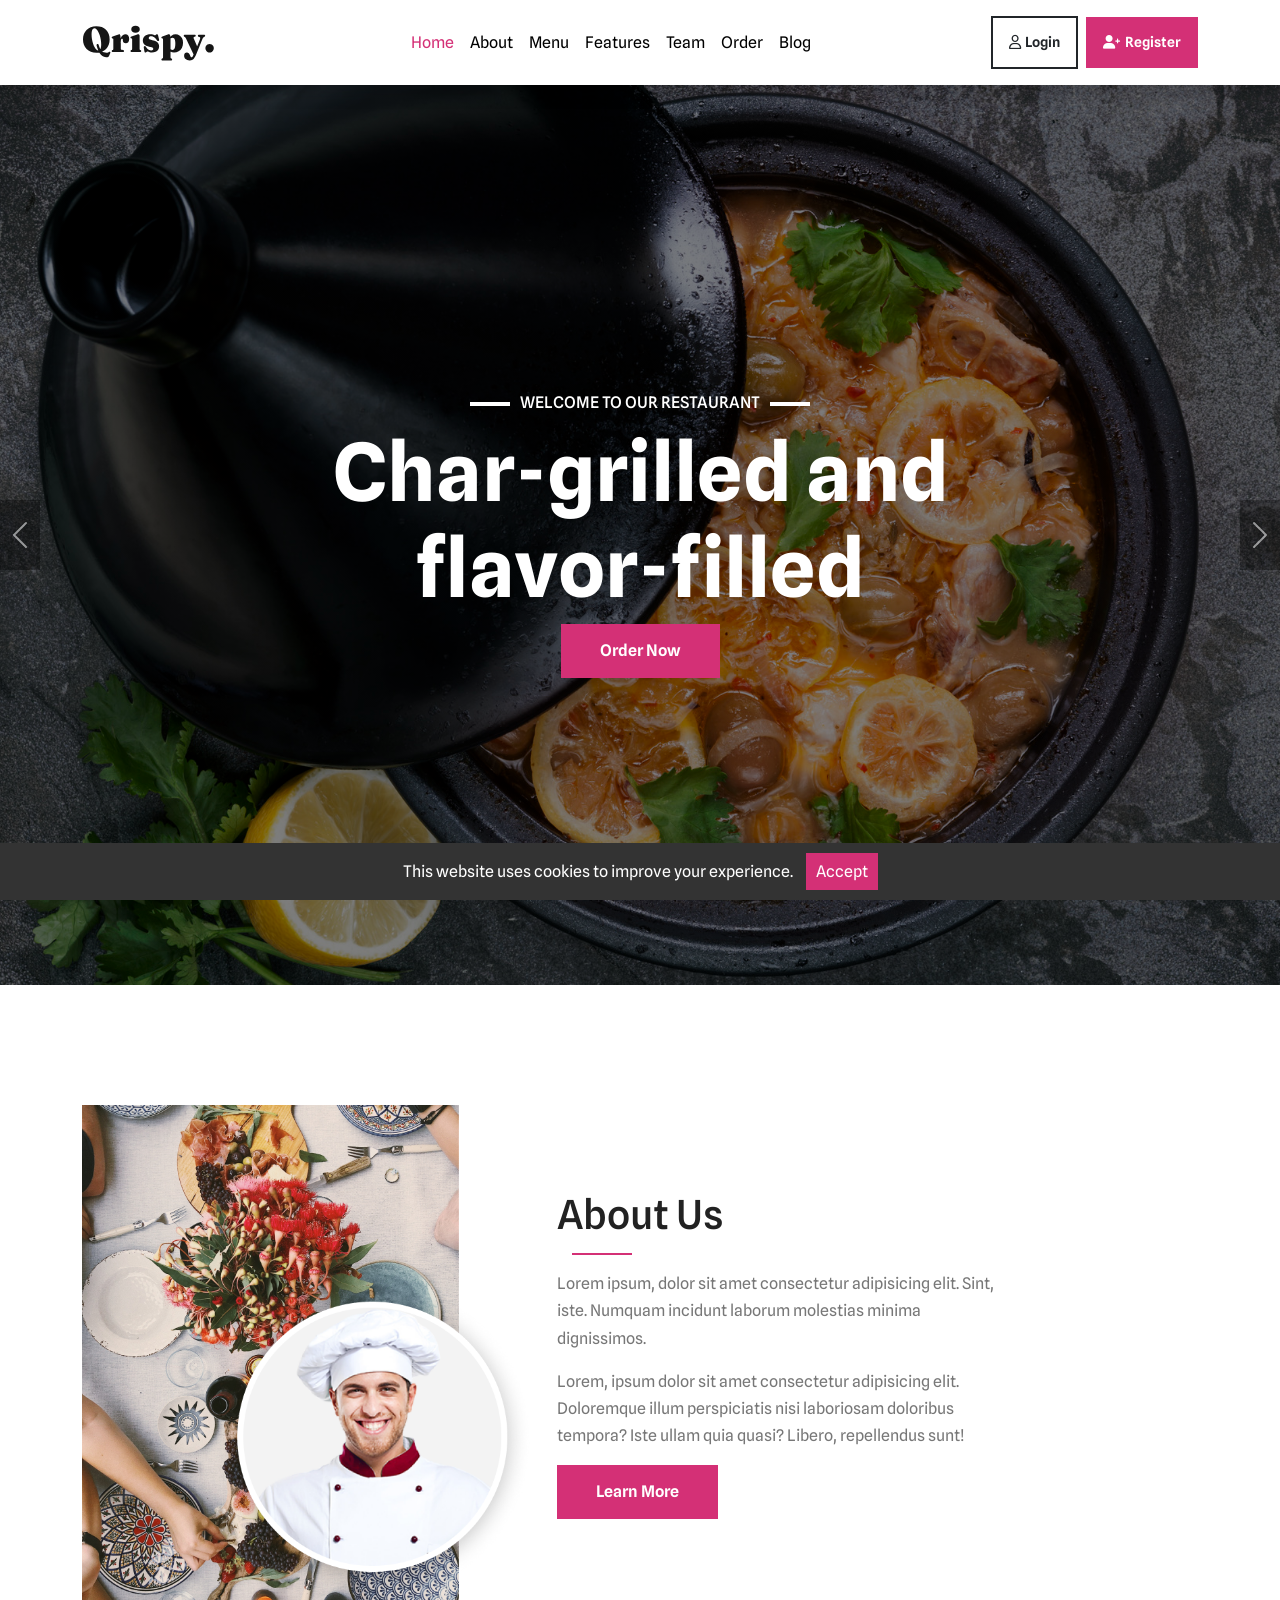
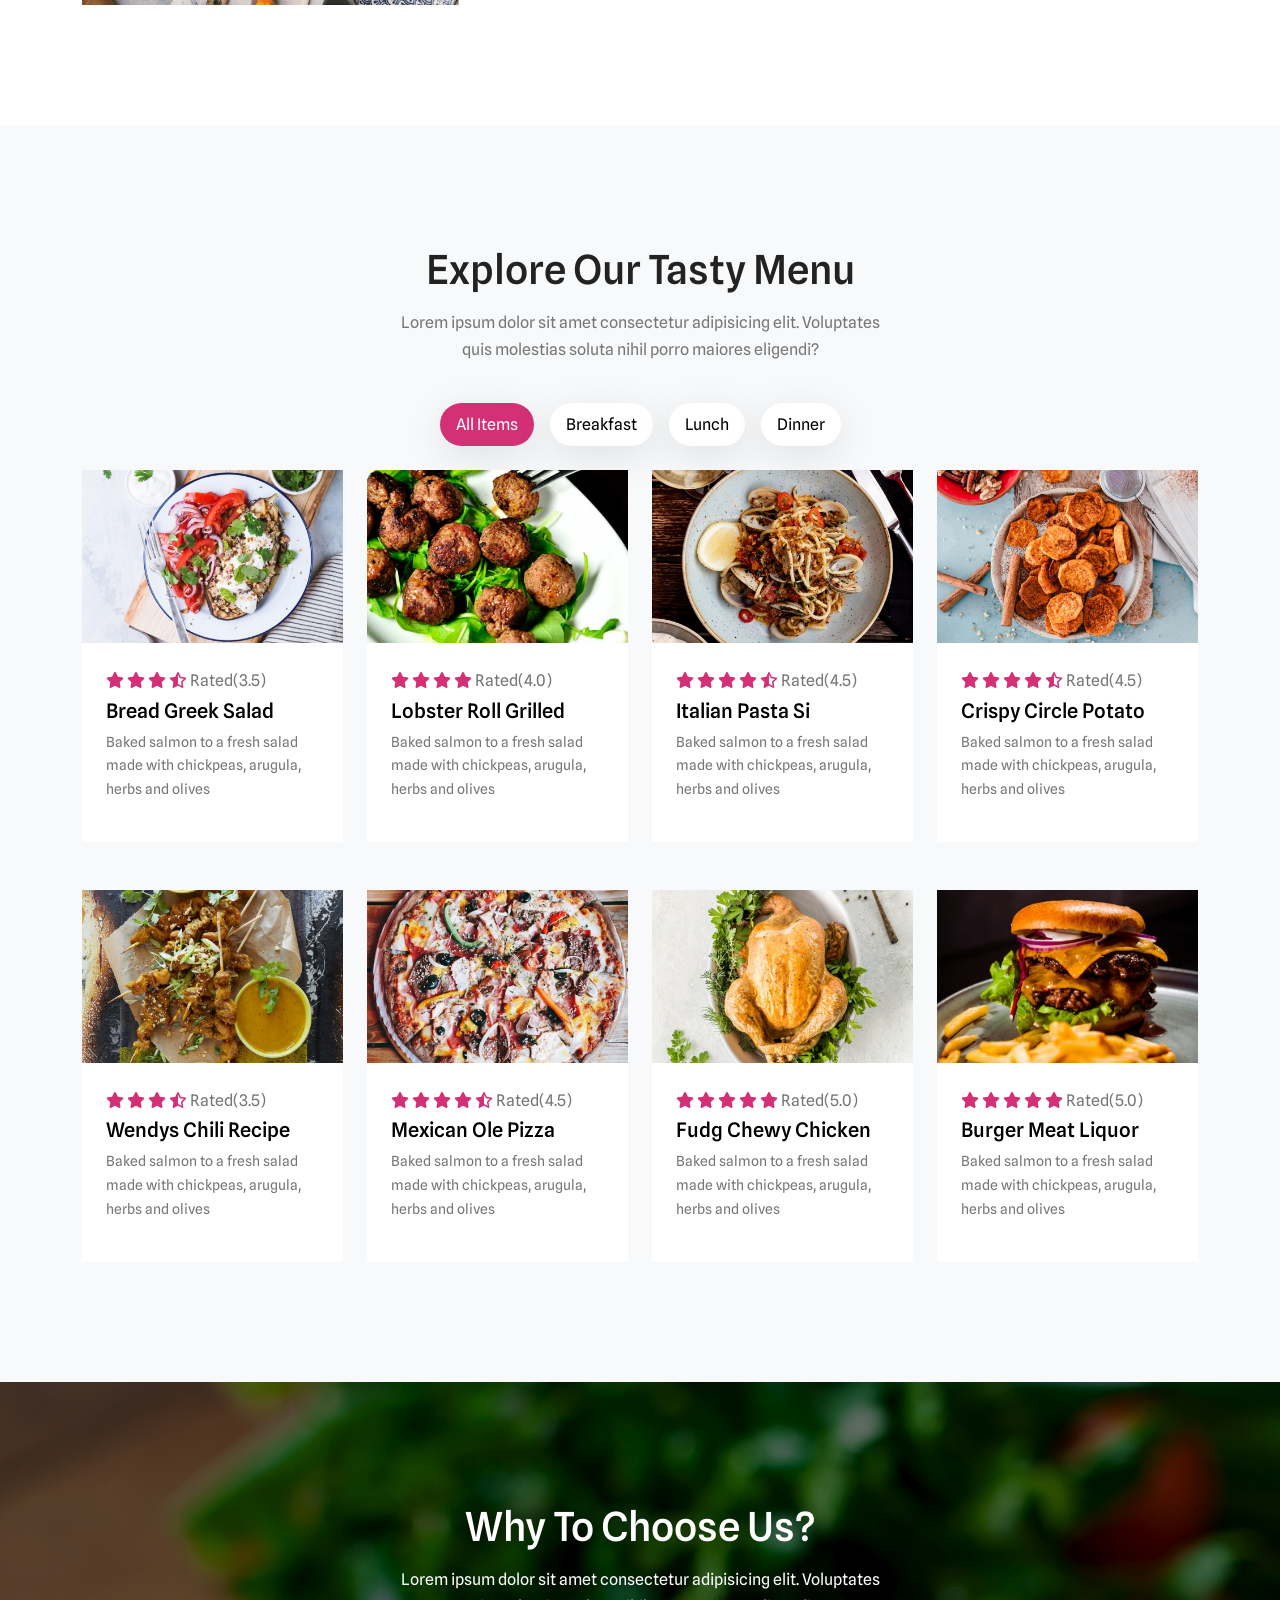
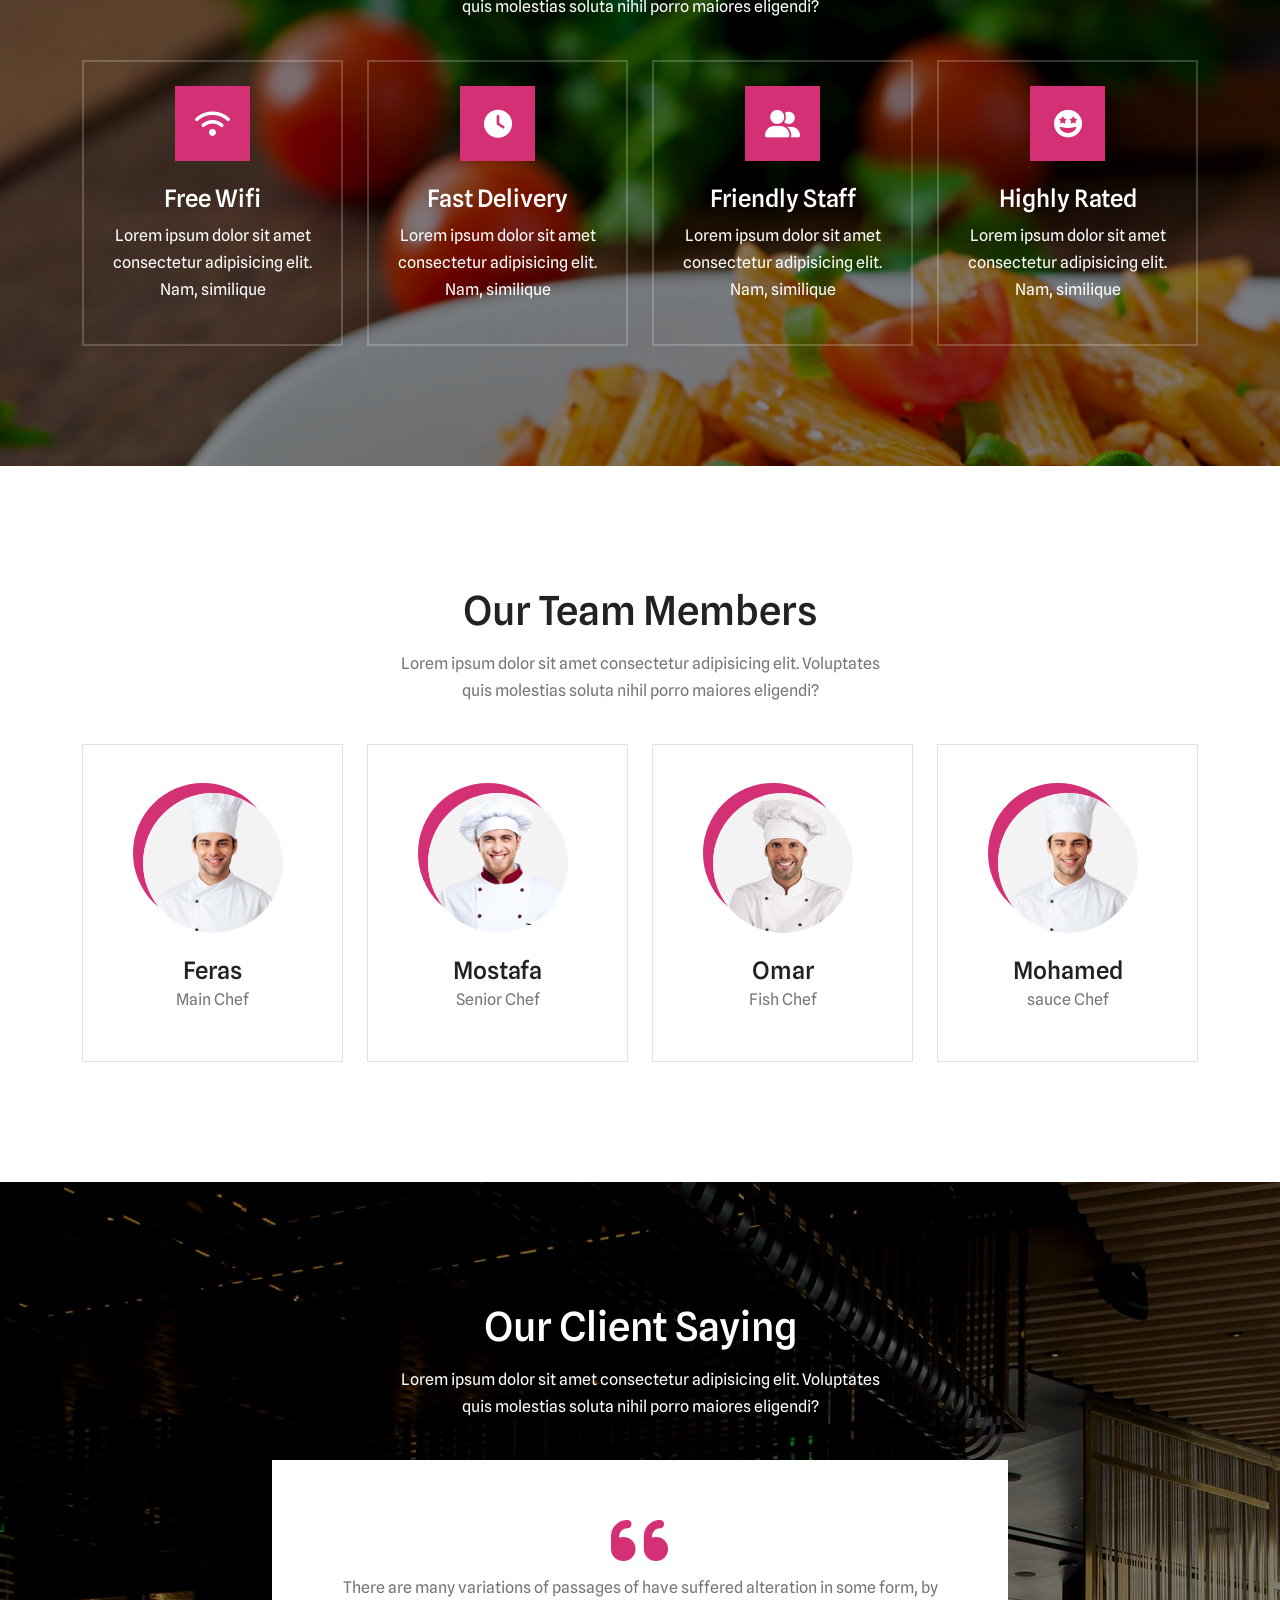
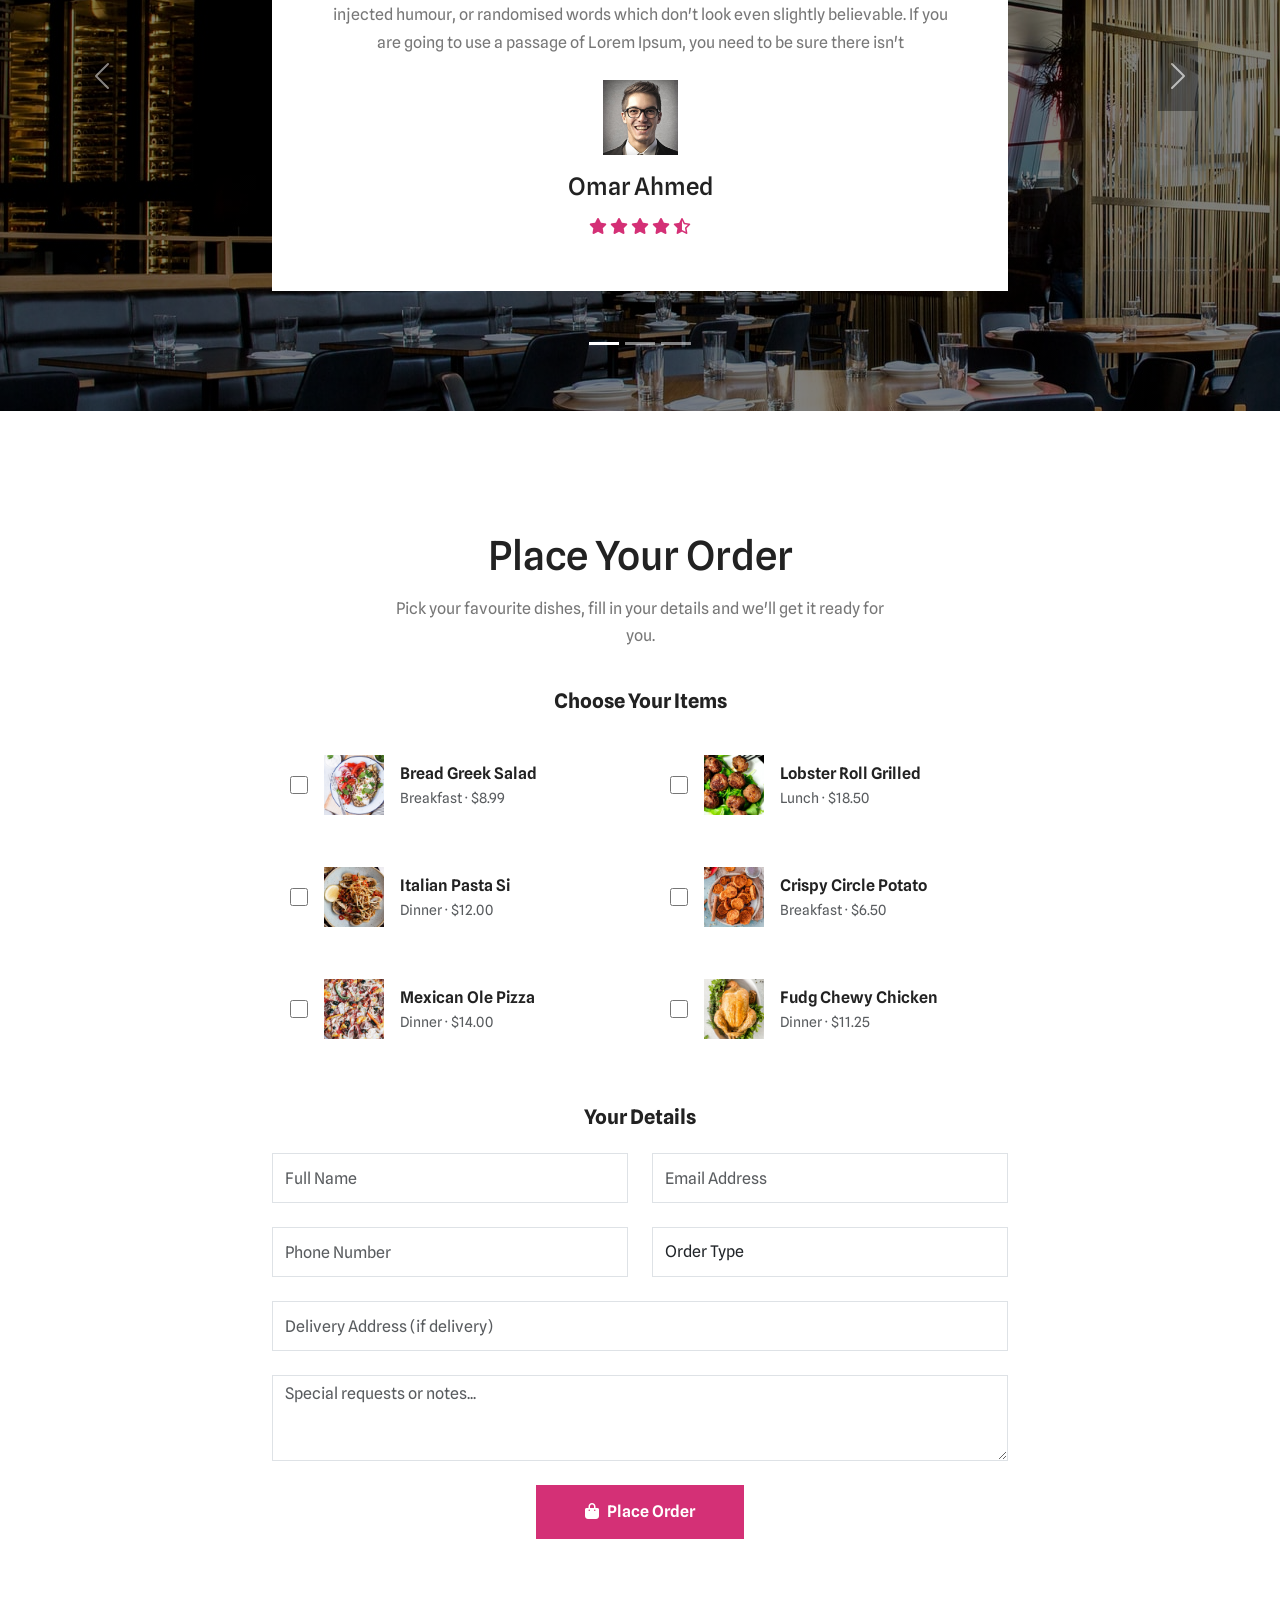
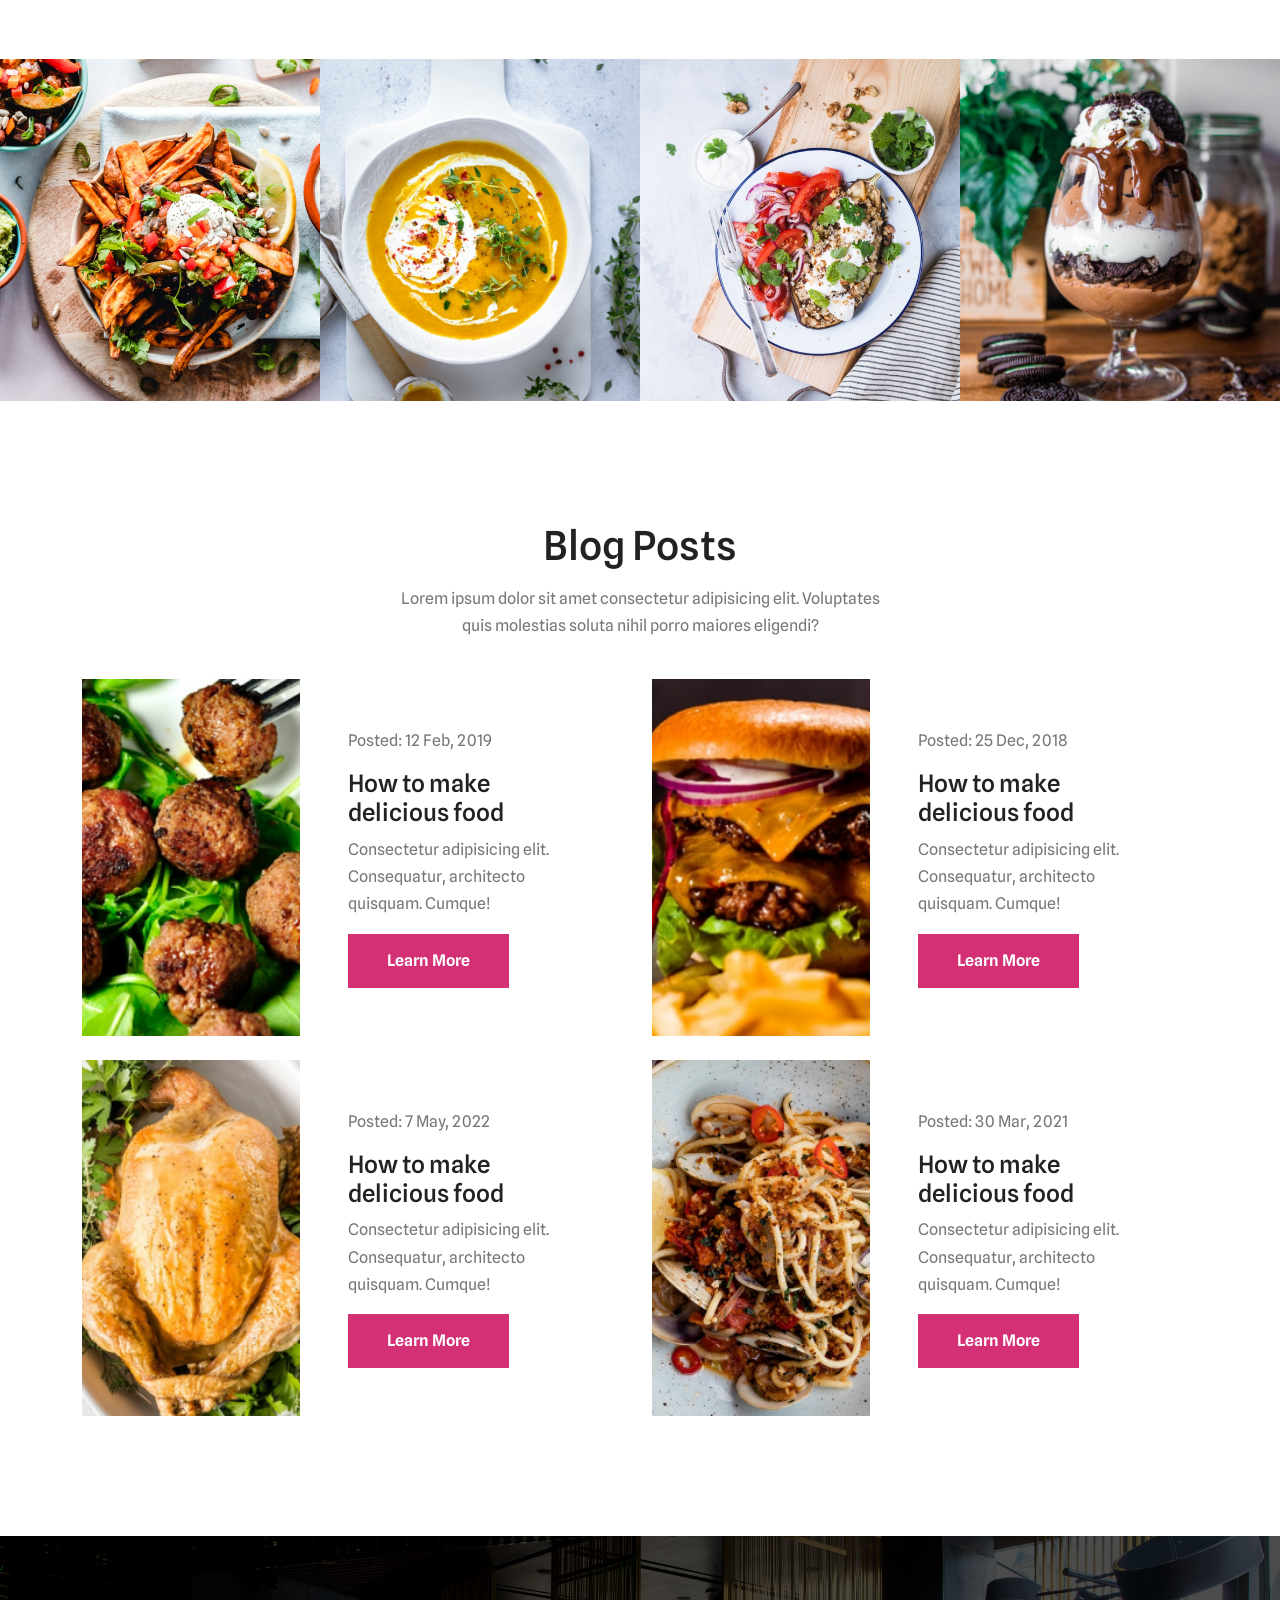
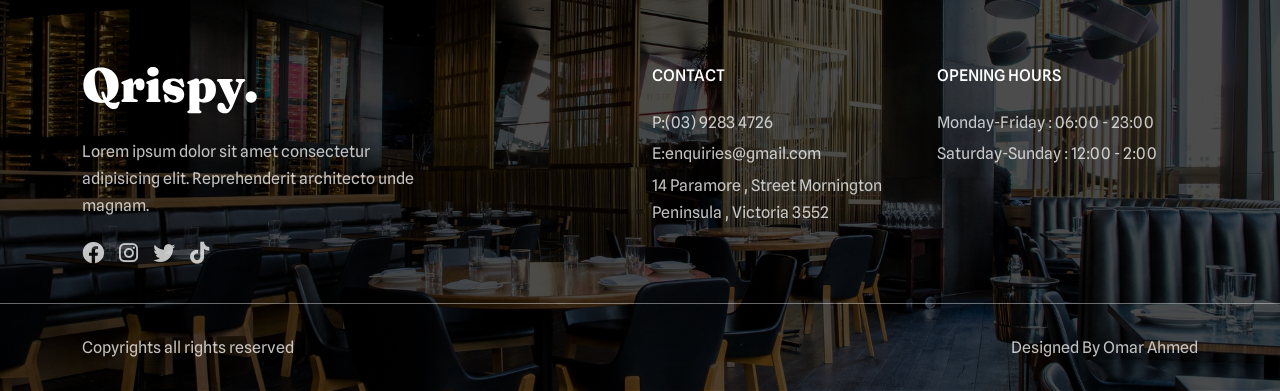
==== commit 0b6e631c: "JS->COOKIES" ====
--- a/front/index.html
+++ b/front/index.html
@@ -1068,5 +1068,6 @@
 
 
 <script src="https://cdn.jsdelivr.net/npm/bootstrap@5.2.0-beta1/dist/js/bootstrap.bundle.min.js"></script>
+<script src="../assets/js/main.js"></script>
 </body>
 </html>
--- a/assets/css/main.css
+++ b/assets/css/main.css
@@ -6,11 +6,9 @@
     line-height: 1.7;
     overflow-x: hidden;
 }
-
 h1,h2,h3,h4,h6 {
   color: #222;
 }
-
 a{
     color: #222;
     text-decoration: none;
@@ -55,9 +53,6 @@
     border-color: #d43077ac;
     color: white;
 }
-
-
-
 
 
 .slide-1{
@@ -99,10 +94,6 @@
     vertical-align: middle;
 }
 
-
-
-
-
 #about  h1::after{
     content: "";
     width: 60px;
@@ -113,10 +104,6 @@
     
 }
 
-
-
-
-
 .intro-text{
   margin-bottom: 40px;
   text-align: center;
@@ -126,9 +113,6 @@
     max-width: 500px;
     margin: 16px auto 0 auto;
 }
-
-
-
 
 #menu .nav-pills .nav-link {
     background-color: #fff;
@@ -165,10 +149,6 @@
     color: #d43076;
 }
 
-
-
-
-
 #features {
     background:  linear-gradient(rgba(0, 0, 0, 0.5) , rgba(0, 0, 0, 0.5)  ), url('../img/cover2.jpg');
 }
@@ -194,16 +174,11 @@
     background-color: #d43076;
 }
 
-
-
 .team-member img{
    max-width: 140px;
    box-shadow: -10px -10px 0 #d43076;
    border-radius: 100px;
 }
-
-
-
 
 #review {
     background:  linear-gradient(rgba(0, 0, 0, 0.5) , rgba(0, 0, 0, 0.5)  ), url('../img/cover3.jpg');
